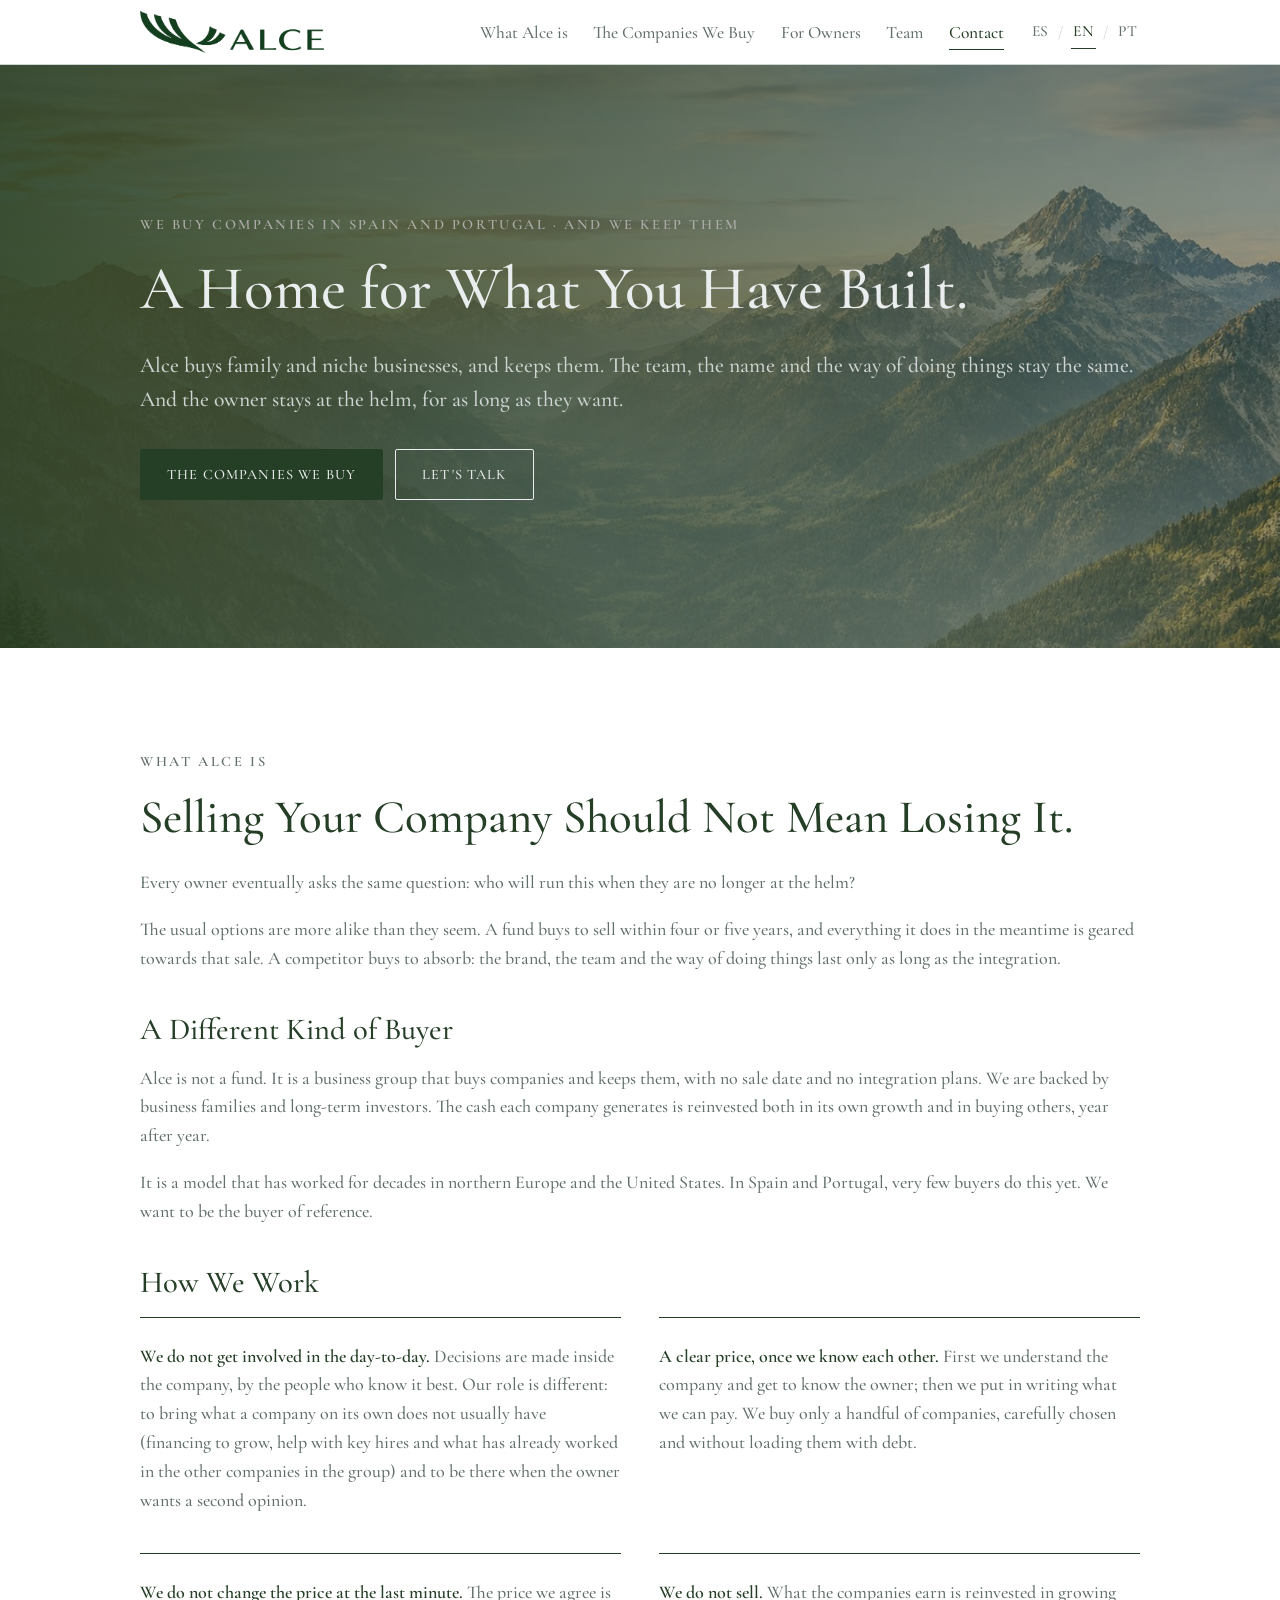
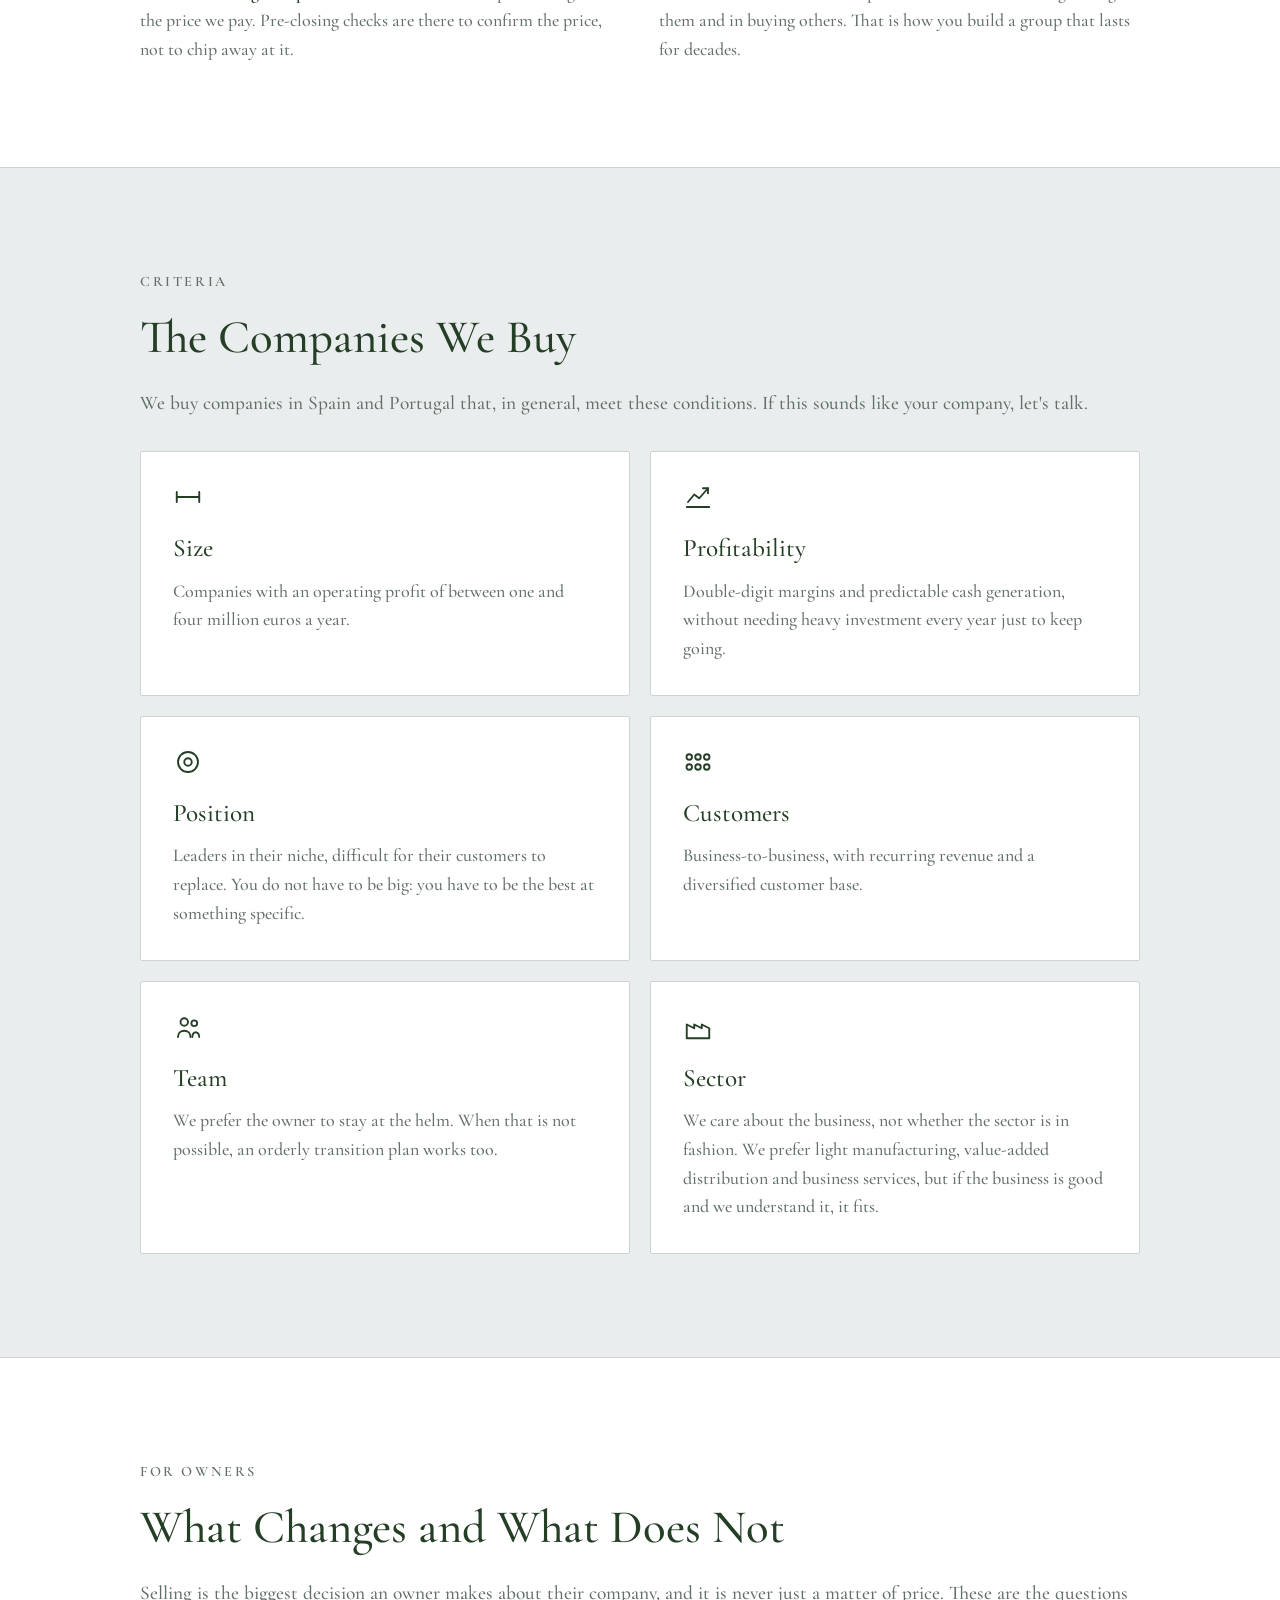
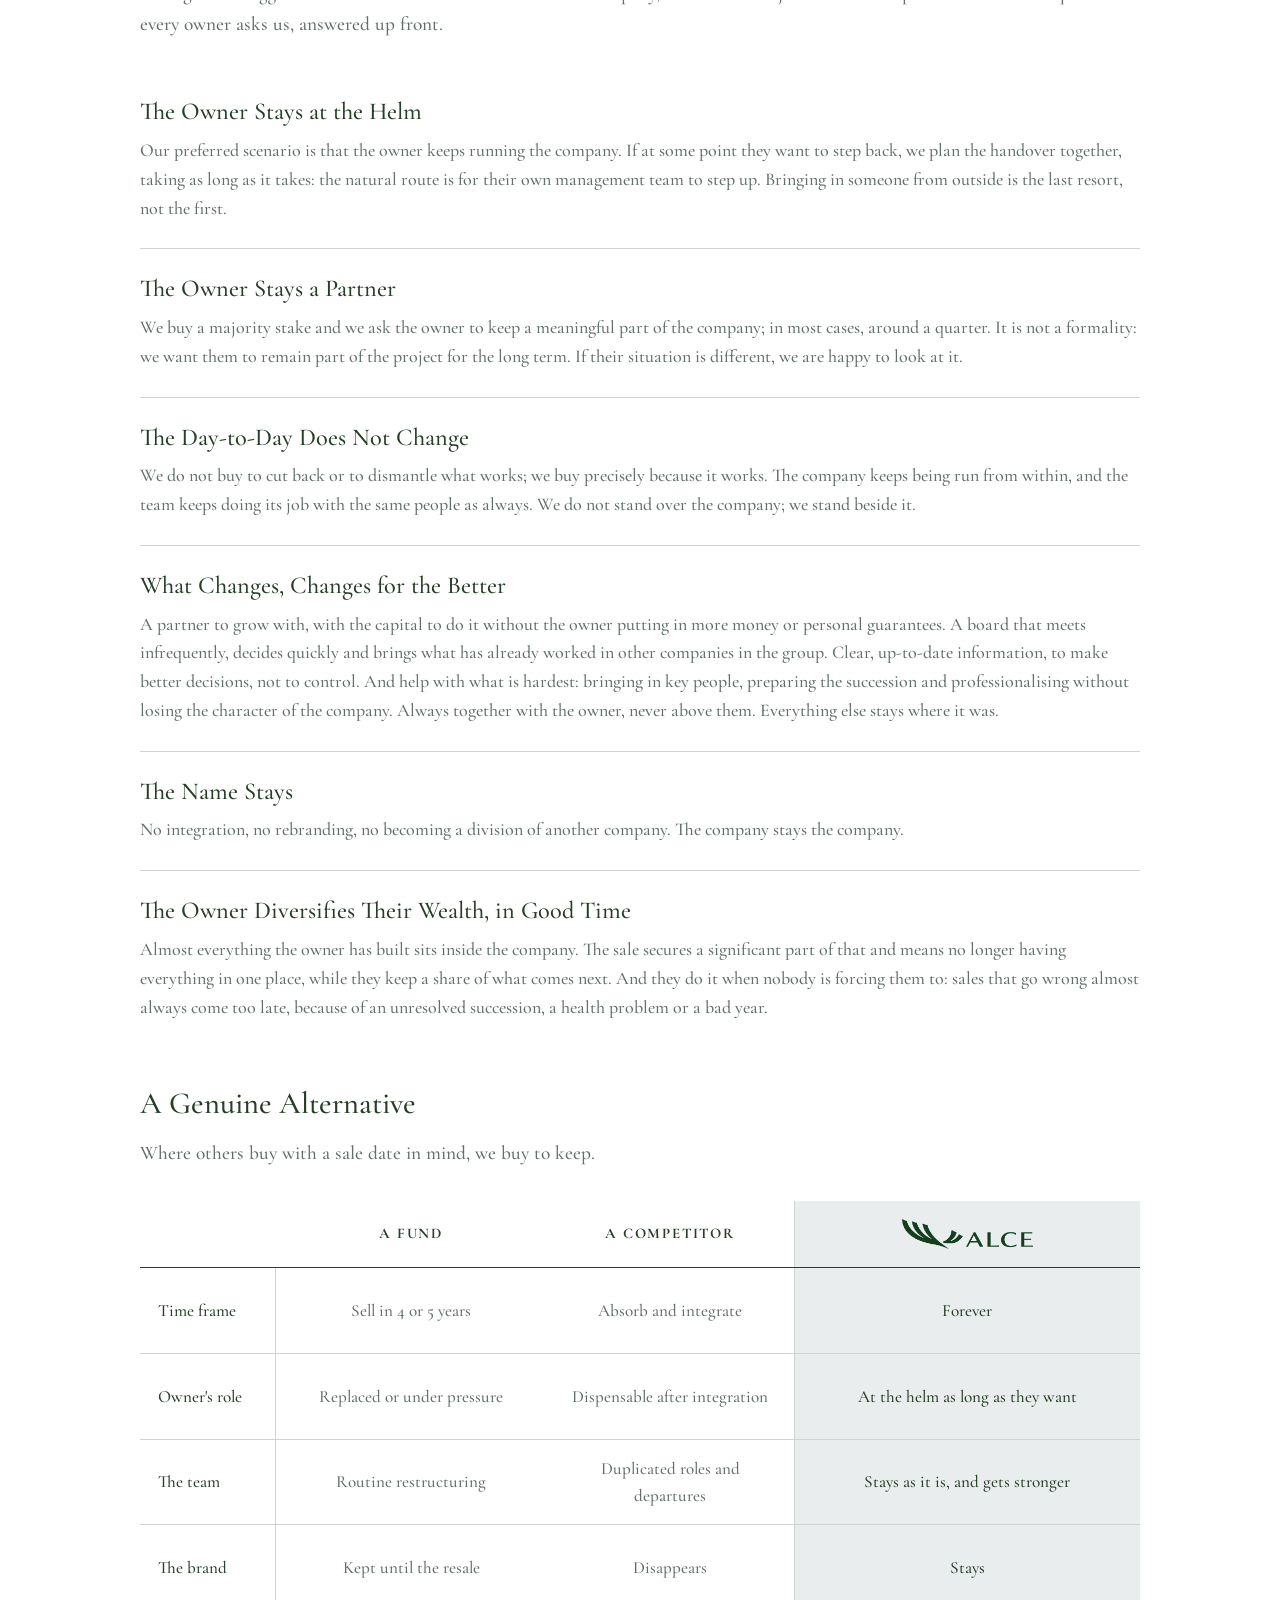
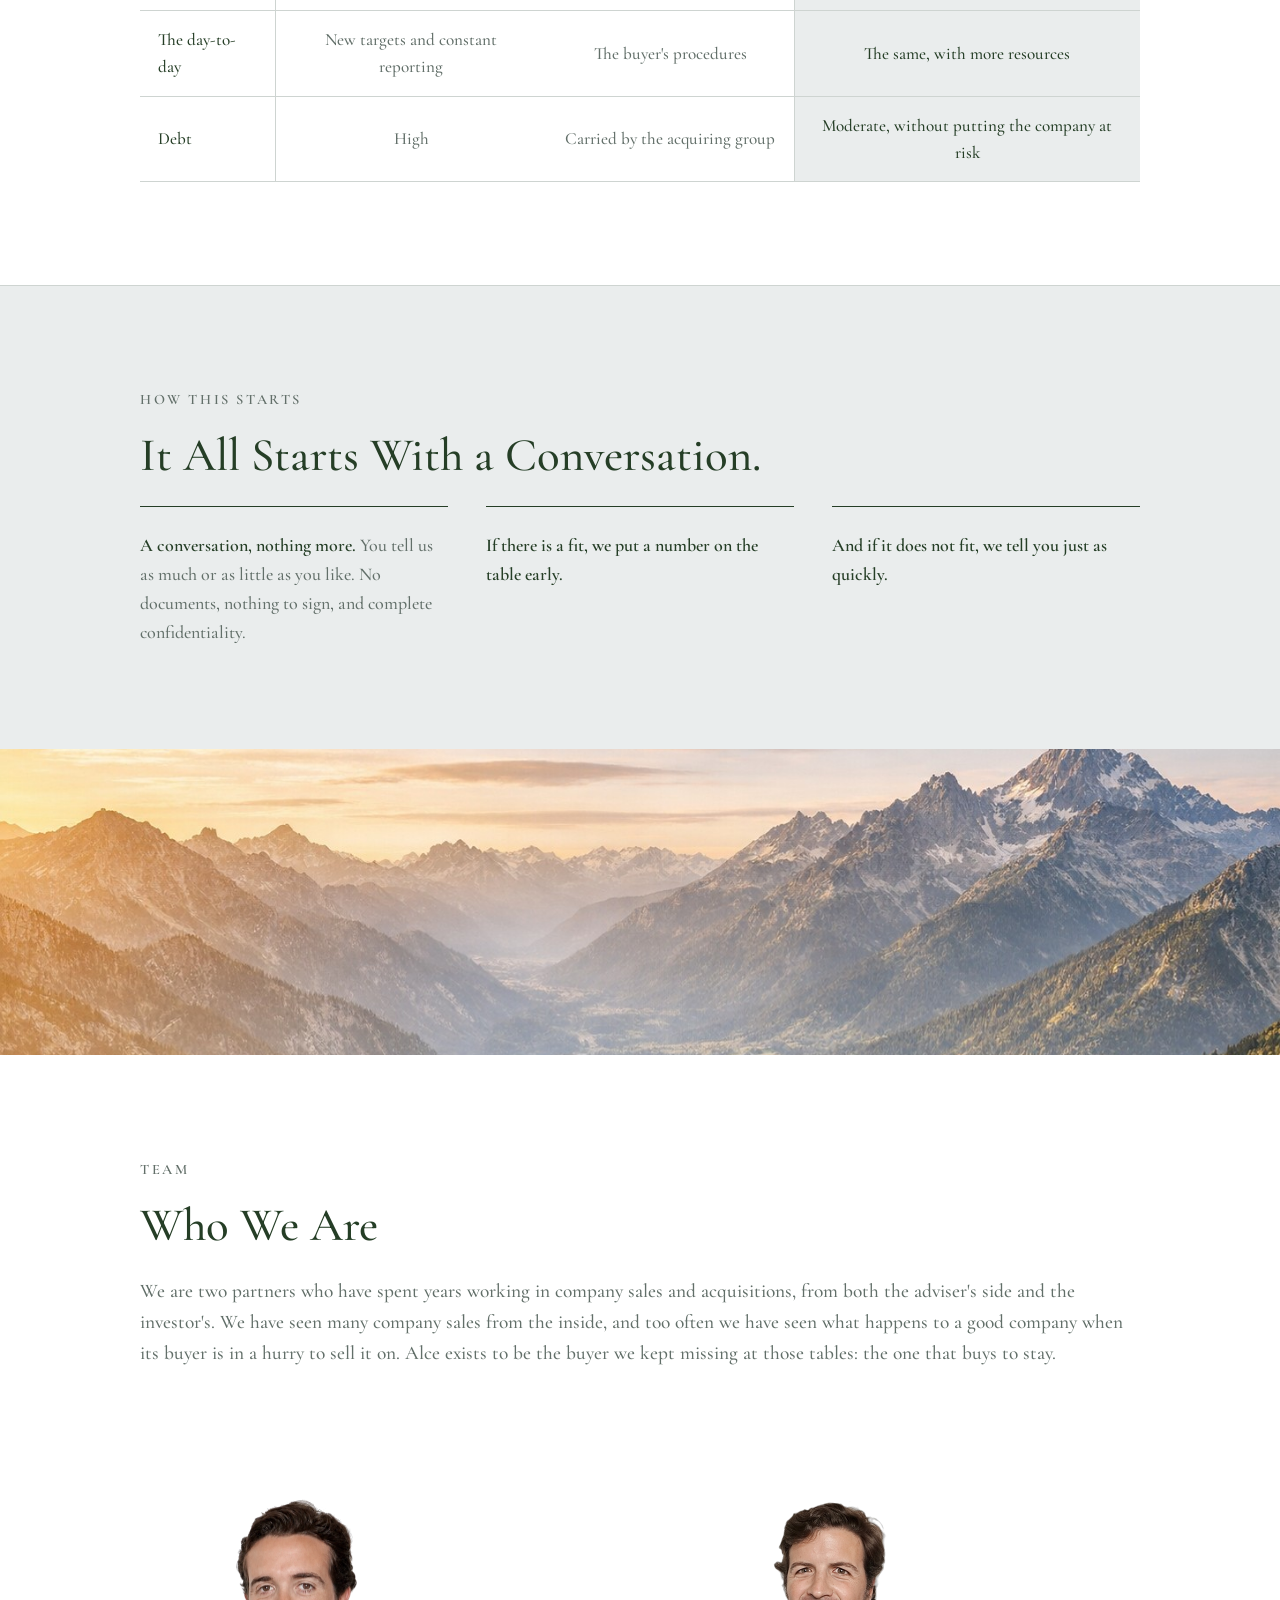
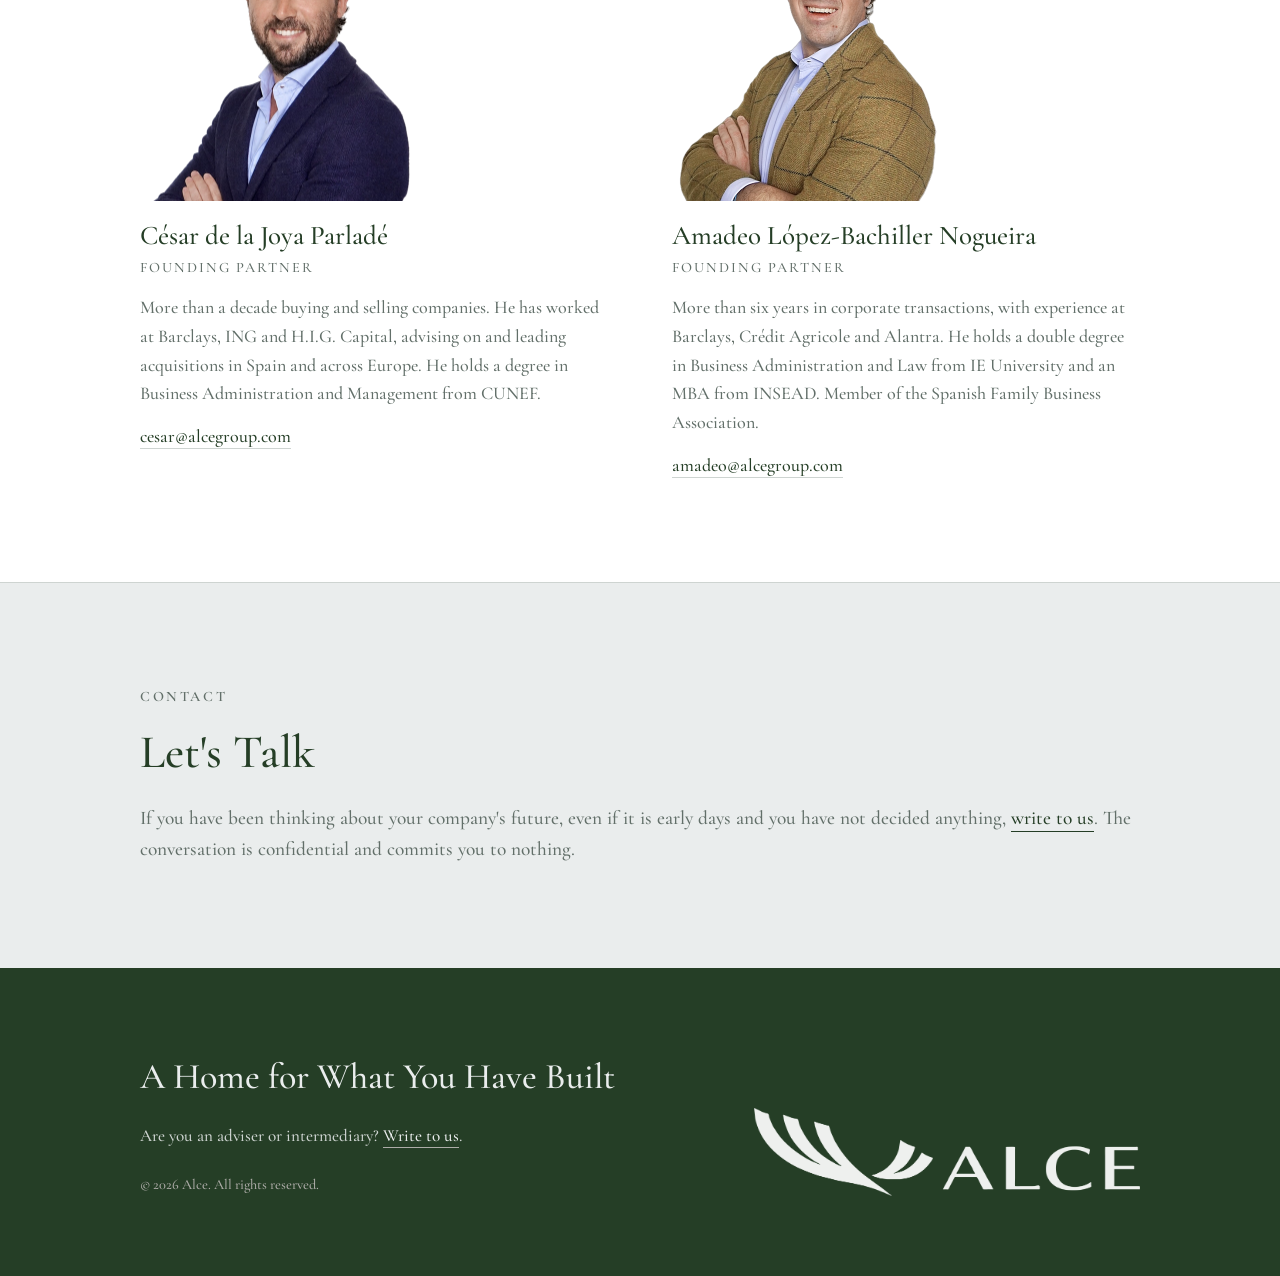
==== en/index.html @ 21e43da4 "Tabla comparativa: quitar fila del precio, deuda del fondo Alta y filas de igual altura Co-Authored-" ====
<!DOCTYPE html>
<!-- Versión inglesa. Traducida de la versión española (index.html). -->
<html lang="en">
<head>
<meta charset="utf-8">
<meta name="viewport" content="width=device-width, initial-scale=1">
<title>Alce · A Home for What You Have Built</title>
<meta name="description" content="Alce buys family and niche businesses in Spain and Portugal, and keeps them.">
<link rel="icon" type="image/png" sizes="32x32" href="../img/favicon-32.png">
<link rel="apple-touch-icon" sizes="180x180" href="../img/apple-touch-icon.png">
<meta property="og:title" content="Alce · A Home for What You Have Built">
<meta property="og:description" content="Alce buys family and niche businesses in Spain and Portugal, and keeps them.">
<meta property="og:image" content="https://alcegroup.com/img/og.jpg">
<meta property="og:url" content="https://alcegroup.com/en/">
<meta property="og:type" content="website">
<meta property="og:site_name" content="Alce">
<meta property="og:locale" content="en_GB">
<meta name="twitter:card" content="summary_large_image">
<link rel="preconnect" href="https://fonts.googleapis.com">
<link rel="preconnect" href="https://fonts.gstatic.com" crossorigin>
<link href="https://fonts.googleapis.com/css2?family=Cormorant+Garamond:wght@400;500;600;700&display=swap" rel="stylesheet">
<link rel="preload" as="image" href="../img/hero.jpg">
<link rel="stylesheet" href="../styles.css">
<link rel="canonical" href="https://alcegroup.com/en/">
<link rel="alternate" hreflang="es" href="https://alcegroup.com/">
<link rel="alternate" hreflang="en" href="https://alcegroup.com/en/">
<link rel="alternate" hreflang="pt" href="https://alcegroup.com/pt/">
<link rel="alternate" hreflang="x-default" href="https://alcegroup.com/">
<script>document.documentElement.classList.add('js');</script>
</head>
<body>

<a class="skip-link" href="#contenido">Skip to content</a>

<header class="site-header">
  <div class="wrap site-header__inner">
    <a class="logo" href="#portada" aria-label="Alce">
      <img class="logo__img" src="../img/logo.png" alt="Alce" onerror="this.replaceWith(document.createTextNode('Alce'))">
    </a>
    <nav id="site-nav" class="site-nav" aria-label="Main">
      <button class="nav-toggle" type="button" aria-expanded="false" aria-controls="nav-panel" aria-label="Menu">
        <span class="nav-toggle__bar" aria-hidden="true"></span>
      </button>
      <div class="nav-panel" id="nav-panel">
        <ul id="nav-list" class="nav-list">
          <li><a href="#que-es">What Alce is</a></li>
          <li><a href="#criterios">The Companies We Buy</a></li>
          <li><a href="#propietarios">For Owners</a></li>
          <li><a href="#equipo">Team</a></li>
          <li><a href="#contacto">Contact</a></li>
        </ul>
        <div class="lang-switch">
          <a href="../index.html" hreflang="es" lang="es">ES</a>
          <span aria-hidden="true">/</span>
          <a href="index.html" hreflang="en" lang="en" aria-current="true">EN</a>
          <span aria-hidden="true">/</span>
          <a href="../pt/index.html" hreflang="pt" lang="pt">PT</a>
        </div>
      </div>
    </nav>
  </div>
</header>

<main id="contenido">

  <!-- 1. HERO -->
  <section id="portada" class="hero section--ink">
    <div class="wrap reveal">
      <p class="eyebrow eyebrow--warm">We buy companies in Spain and Portugal · And we keep them</p>
      <h1 class="hero__title">A Home for What You Have Built.</h1>
      <p class="hero__sub measure">Alce buys family and niche businesses, and keeps them. The team, the name and the way of doing things stay the same. And the owner stays at the helm, for as long as they want.</p>
      <div class="cta-row">
        <a class="btn btn--solid" href="#criterios">The companies we buy</a>
        <a class="btn btn--ghost-light" href="#contacto">Let's talk</a>
      </div>
    </div>
  </section>

  <!-- 2. What Alce is -->
  <section id="que-es" class="section section--white">
    <div class="wrap reveal">
      <p class="eyebrow">What Alce is</p>
      <h2 class="section__title">Selling Your Company Should Not Mean Losing It.</h2>
      <div class="prose measure">
        <p>Every owner eventually asks the same question: who will run this when they are no longer at the helm?</p>
        <p>The usual options are more alike than they seem. A fund buys to sell within four or five years, and everything it does in the meantime is geared towards that sale. A competitor buys to absorb: the brand, the team and the way of doing things last only as long as the integration.</p>
        <h3 class="subhead">A Different Kind of Buyer</h3>
        <p>Alce is not a fund. It is a business group that buys companies and keeps them, with no sale date and no integration plans. We are backed by business families and long-term investors. The cash each company generates is reinvested both in its own growth and in buying others, year after year.</p>
        <p>It is a model that has worked for decades in northern Europe and the United States. In Spain and Portugal, very few buyers do this yet. We want to be the buyer of reference.</p>
      </div>

      <h3 class="subhead">How We Work</h3>
      <div class="commitments">
        <div class="commitment">
          <p><strong>We do not get involved in the day-to-day.</strong> Decisions are made inside the company, by the people who know it best. Our role is different: to bring what a company on its own does not usually have (financing to grow, help with key hires and what has already worked in the other companies in the group) and to be there when the owner wants a second opinion.</p>
        </div>
        <div class="commitment">
          <p><strong>A clear price, once we know each other.</strong> First we understand the company and get to know the owner; then we put in writing what we can pay. We buy only a handful of companies, carefully chosen and without loading them with debt.</p>
        </div>
        <div class="commitment">
          <p><strong>We do not change the price at the last minute.</strong> The price we agree is the price we pay. Pre-closing checks are there to confirm the price, not to chip away at it.</p>
        </div>
        <div class="commitment">
          <p><strong>We do not sell.</strong> What the companies earn is reinvested in growing them and in buying others. That is how you build a group that lasts for decades.</p>
        </div>
      </div>
    </div>
  </section>

  <!-- 3. THE COMPANIES WE BUY -->
  <section id="criterios" class="section section--cream">
    <div class="wrap reveal">
      <p class="eyebrow">Criteria</p>
      <h2 class="section__title">The Companies We Buy</h2>
      <p class="intro measure">We buy companies in Spain and Portugal that, in general, meet these conditions. If this sounds like your company, let's talk.</p>
      <ol class="criteria">
        <li class="criterion">
          <span class="criterion__icon" aria-hidden="true"><svg viewBox="0 0 24 24" fill="none" stroke="currentColor" stroke-width="1.5" stroke-linecap="round" stroke-linejoin="round"><path d="M3 12h18M3 8v8M21 8v8"/></svg></span>
          <p class="criterion__head"><span class="criterion__name">Size</span></p>
          <p class="criterion__text">Companies with an operating profit of between one and four million euros a year.</p>
        </li>
        <li class="criterion">
          <span class="criterion__icon" aria-hidden="true"><svg viewBox="0 0 24 24" fill="none" stroke="currentColor" stroke-width="1.5" stroke-linecap="round" stroke-linejoin="round"><path d="M3 20h18"/><path d="M4 16l5-6 4 3 7-8"/><path d="M16 5h4v4"/></svg></span>
          <p class="criterion__head"><span class="criterion__name">Profitability</span></p>
          <p class="criterion__text">Double-digit margins and predictable cash generation, without needing heavy investment every year just to keep going.</p>
        </li>
        <li class="criterion">
          <span class="criterion__icon" aria-hidden="true"><svg viewBox="0 0 24 24" fill="none" stroke="currentColor" stroke-width="1.5" stroke-linecap="round" stroke-linejoin="round"><circle cx="12" cy="12" r="8"/><circle cx="12" cy="12" r="3"/></svg></span>
          <p class="criterion__head"><span class="criterion__name">Position</span></p>
          <p class="criterion__text">Leaders in their niche, difficult for their customers to replace. You do not have to be big: you have to be the best at something specific.</p>
        </li>
        <li class="criterion">
          <span class="criterion__icon" aria-hidden="true"><svg viewBox="0 0 24 24" fill="none" stroke="currentColor" stroke-width="1.5"><circle cx="5" cy="8" r="2.2"/><circle cx="12" cy="8" r="2.2"/><circle cx="19" cy="8" r="2.2"/><circle cx="5" cy="16" r="2.2"/><circle cx="12" cy="16" r="2.2"/><circle cx="19" cy="16" r="2.2"/></svg></span>
          <p class="criterion__head"><span class="criterion__name">Customers</span></p>
          <p class="criterion__text">Business-to-business, with recurring revenue and a diversified customer base.</p>
        </li>
        <li class="criterion">
          <span class="criterion__icon" aria-hidden="true"><svg viewBox="0 0 24 24" fill="none" stroke="currentColor" stroke-width="1.5" stroke-linecap="round" stroke-linejoin="round"><circle cx="9" cy="8" r="3"/><path d="M4 20c0-3 2.2-5 5-5s5 2 5 5"/><circle cx="17" cy="9" r="2.3"/><path d="M15.4 20c.2-2.4 1.4-3.8 2.8-3.8 1.5 0 2.6 1.4 2.8 3.8"/></svg></span>
          <p class="criterion__head"><span class="criterion__name">Team</span></p>
          <p class="criterion__text">We prefer the owner to stay at the helm. When that is not possible, an orderly transition plan works too.</p>
        </li>
        <li class="criterion">
          <span class="criterion__icon" aria-hidden="true"><svg viewBox="0 0 24 24" fill="none" stroke="currentColor" stroke-width="1.5" stroke-linecap="round" stroke-linejoin="round"><path d="M3 21V10l6 3v-3l6 3v-3l6 3v8H3z"/></svg></span>
          <p class="criterion__head"><span class="criterion__name">Sector</span></p>
          <p class="criterion__text">We care about the business, not whether the sector is in fashion. We prefer light manufacturing, value-added distribution and business services, but if the business is good and we understand it, it fits.</p>
        </li>
      </ol>
    </div>
  </section>

  <!-- 4. FOR OWNERS -->
  <section id="propietarios" class="section section--white">
    <div class="wrap reveal">
      <p class="eyebrow">For owners</p>
      <h2 class="section__title">What Changes and What Does Not</h2>
      <p class="intro measure">Selling is the biggest decision an owner makes about their company, and it is never just a matter of price. These are the questions every owner asks us, answered up front.</p>

      <div class="owner-grid">
        <div class="owner-block">
          <h3 class="owner-block__title">The Owner Stays at the Helm</h3>
          <p>Our preferred scenario is that the owner keeps running the company. If at some point they want to step back, we plan the handover together, taking as long as it takes: the natural route is for their own management team to step up. Bringing in someone from outside is the last resort, not the first.</p>
        </div>
        <div class="owner-block">
          <h3 class="owner-block__title">The Owner Stays a Partner</h3>
          <p>We buy a majority stake and we ask the owner to keep a meaningful part of the company; in most cases, around a quarter. It is not a formality: we want them to remain part of the project for the long term. If their situation is different, we are happy to look at it.</p>
        </div>
        <div class="owner-block">
          <h3 class="owner-block__title">The Day-to-Day Does Not Change</h3>
          <p>We do not buy to cut back or to dismantle what works; we buy precisely because it works. The company keeps being run from within, and the team keeps doing its job with the same people as always. We do not stand over the company; we stand beside it.</p>
        </div>
        <div class="owner-block">
          <h3 class="owner-block__title">What Changes, Changes for the Better</h3>
          <p>A partner to grow with, with the capital to do it without the owner putting in more money or personal guarantees. A board that meets infrequently, decides quickly and brings what has already worked in other companies in the group. Clear, up-to-date information, to make better decisions, not to control. And help with what is hardest: bringing in key people, preparing the succession and professionalising without losing the character of the company. Always together with the owner, never above them. Everything else stays where it was.</p>
        </div>
        <div class="owner-block">
          <h3 class="owner-block__title">The Name Stays</h3>
          <p>No integration, no rebranding, no becoming a division of another company. The company stays the company.</p>
        </div>
        <div class="owner-block">
          <h3 class="owner-block__title">The Owner Diversifies Their Wealth, in Good Time</h3>
          <p>Almost everything the owner has built sits inside the company. The sale secures a significant part of that and means no longer having everything in one place, while they keep a share of what comes next. And they do it when nobody is forcing them to: sales that go wrong almost always come too late, because of an unresolved succession, a health problem or a bad year.</p>
        </div>
      </div>

      <h3 class="subhead" id="alt-distinta">A Genuine Alternative</h3>
      <p class="intro measure">Where others buy with a sale date in mind, we buy to keep.</p>

      <div class="cmp-scroll">
        <table class="cmp" aria-labelledby="alt-distinta">
          <thead>
            <tr>
              <th scope="col"></th>
              <th scope="col">A fund</th>
              <th scope="col">A competitor</th>
              <th scope="col" class="col-alce"><img class="cmp-logo" src="../img/logo.png" alt="Alce" onerror="this.replaceWith(document.createTextNode('Alce'))"></th>
            </tr>
          </thead>
          <tbody>
            <tr>
              <th scope="row">Time frame</th>
              <td data-label="A fund">Sell in 4 or 5 years</td>
              <td data-label="A competitor">Absorb and integrate</td>
              <td class="col-alce" data-label="Alce">Forever</td>
            </tr>
            <tr>
              <th scope="row">Owner's role</th>
              <td data-label="A fund">Replaced or under pressure</td>
              <td data-label="A competitor">Dispensable after integration</td>
              <td class="col-alce" data-label="Alce">At the helm as long as they want</td>
            </tr>
            <tr>
              <th scope="row">The team</th>
              <td data-label="A fund">Routine restructuring</td>
              <td data-label="A competitor">Duplicated roles and departures</td>
              <td class="col-alce" data-label="Alce">Stays as it is, and gets stronger</td>
            </tr>
            <tr>
              <th scope="row">The brand</th>
              <td data-label="A fund">Kept until the resale</td>
              <td data-label="A competitor">Disappears</td>
              <td class="col-alce" data-label="Alce">Stays</td>
            </tr>
            <tr>
              <th scope="row">The day-to-day</th>
              <td data-label="A fund">New targets and constant reporting</td>
              <td data-label="A competitor">The buyer's procedures</td>
              <td class="col-alce" data-label="Alce">The same, with more resources</td>
            </tr>
            <tr>
              <th scope="row">Debt</th>
              <td data-label="A fund">High</td>
              <td data-label="A competitor">Carried by the acquiring group</td>
              <td class="col-alce" data-label="Alce">Moderate, without putting the company at risk</td>
            </tr>
          </tbody>
        </table>
      </div>
    </div>
  </section>

  <!-- 5. HOW THIS STARTS: bloque independiente y fácil de eliminar -->
  <section id="empieza" class="section section--cream" aria-labelledby="empieza-title">
    <div class="wrap reveal">
      <p class="eyebrow" id="empieza-eyebrow">How this starts</p>
      <h2 class="section__title" id="empieza-title">It All Starts With a Conversation.</h2>
      <div class="steps">
        <div class="step">
          <p><strong>A conversation, nothing more.</strong> You tell us as much or as little as you like. No documents, nothing to sign, and complete confidentiality.</p>
        </div>
        <div class="step">
          <p><strong>If there is a fit, we put a number on the table early.</strong></p>
        </div>
        <div class="step">
          <p><strong>And if it does not fit, we tell you just as quickly.</strong></p>
        </div>
      </div>
    </div>
  </section>

  <!-- Banda de paisaje: reutiliza img/hero.jpg de momento (imagen limpia, sin velo). -->
  <div class="landscape" aria-hidden="true">
    <img class="landscape__img" src="../img/hero.jpg" alt="" loading="lazy">
  </div>

  <!-- 6. TEAM -->
  <section id="equipo" class="section section--white">
    <div class="wrap reveal">
      <p class="eyebrow">Team</p>
      <h2 class="section__title">Who We Are</h2>
      <p class="intro measure">We are two partners who have spent years working in company sales and acquisitions, from both the adviser's side and the investor's. We have seen many company sales from the inside, and too often we have seen what happens to a good company when its buyer is in a hurry to sell it on. Alce exists to be the buyer we kept missing at those tables: the one that buys to stay.</p>

      <div class="team">
        <article class="member">
          <div class="member__photo">
            <img id="img-cesar" src="../img/cesar.png" alt="César de la Joya Parladé" loading="lazy" onerror="this.remove()">
          </div>
          <h3 class="member__name">César de la Joya Parladé</h3>
          <p class="member__role">Founding partner</p>
          <p class="member__bio">More than a decade buying and selling companies. He has worked at Barclays, ING and H.I.G. Capital, advising on and leading acquisitions in Spain and across Europe. He holds a degree in Business Administration and Management from CUNEF.</p>
          <p class="member__contact"><a href="mailto:cesar@alcegroup.com">cesar@alcegroup.com</a></p>
        </article>
        <article class="member">
          <div class="member__photo">
            <img id="img-amadeo" src="../img/amadeo.png" alt="Amadeo López-Bachiller Nogueira" loading="lazy" onerror="this.remove()">
          </div>
          <h3 class="member__name">Amadeo López-Bachiller Nogueira</h3>
          <p class="member__role">Founding partner</p>
          <p class="member__bio">More than six years in corporate transactions, with experience at Barclays, Crédit Agricole and Alantra. He holds a double degree in Business Administration and Law from IE University and an MBA from INSEAD. Member of the Spanish Family Business Association.</p>
          <p class="member__contact"><a href="mailto:amadeo@alcegroup.com">amadeo@alcegroup.com</a></p>
        </article>
      </div>
    </div>
  </section>

  <!-- 7. CONTACT -->
  <section id="contacto" class="section section--cream">
    <div class="wrap reveal">
      <p class="eyebrow">Contact</p>
      <h2 class="section__title">Let's Talk</h2>
      <p class="contact__text measure">If you have been thinking about your company's future, even if it is early days and you have not decided anything, <a href="mailto:cesar@alcegroup.com,amadeo@alcegroup.com">write to us</a>. The conversation is confidential and commits you to nothing.</p>
    </div>
  </section>

</main>

<!-- 8. FOOTER -->
<footer class="site-footer section--ink">
  <div class="wrap footer__inner">
    <div class="footer__text">
      <p class="footer__tagline">A Home for What You Have Built</p>
      <p class="footer__secondary">Are you an adviser or intermediary? <a href="mailto:cesar@alcegroup.com,amadeo@alcegroup.com">Write to us</a>.</p>
      <p class="footer__copy">© 2026 Alce. All rights reserved.</p>
    </div>
    <img class="footer__logo" src="../img/logo-blanco.png" alt="" aria-hidden="true" onerror="this.remove()">
  </div>
</footer>

<script src="../main.js" defer></script>
</body>
</html>
---- styles.css ----
/* =========================================================
   Alce — hoja de estilos
   Sistema de diseño fijo: paleta, tipografía, geometría 2px.
   ========================================================= */

:root{
  /* Paleta (única, sin colores adicionales) */
  --ink:   #253E26;   /* verde: títulos y fondos oscuros */
  --slate: #626F69;   /* color del texto (cuerpo y secundario) */
  --warm:  #ADACA8;
  --pale:  #CED4D1;
  --cream: #EAEDED;   /* sombreado de secciones (antes crema #F4ECE6) */
  --white: #FFFFFF;

  /* Tipografía — una sola fuente para todo (Cormorant Garamond) */
  --font-display: "Cormorant Garamond", Georgia, "Times New Roman", serif;
  --font-text: "Cormorant Garamond", Georgia, "Times New Roman", serif;

  /* Geometría */
  --radius: 2px;
  --hair: 1px solid var(--pale);

  /* Ritmo */
  --header-h: 64px;
  --section-y: clamp(56px, 8vw, 104px);
  --wrap-max: 1080px;
  --wrap-pad: clamp(20px, 5vw, 40px);
}

/* ---------- Reset ligero ---------- */
*, *::before, *::after{ box-sizing: border-box; }
html{ -webkit-text-size-adjust: 100%; font-size: 112.5%; }  /* base 18px */
body{
  margin: 0;
  background: var(--white);
  color: var(--ink);
  font-family: var(--font-text);
  font-size: 1rem;
  font-weight: 500;
  line-height: 1.6;
  -webkit-font-smoothing: antialiased;
  text-rendering: optimizeLegibility;
}
img{ max-width: 100%; display: block; }
a{ color: inherit; }

/* Scroll suave solo si el usuario no ha pedido reducir movimiento */
@media (prefers-reduced-motion: no-preference){
  html{ scroll-behavior: smooth; }
}

/* ---------- Utilidades ---------- */
.wrap{
  width: 100%;
  max-width: var(--wrap-max);
  margin-inline: auto;
  padding-inline: var(--wrap-pad);
}
/* Los párrafos llenan el ancho disponible del contenedor (se adaptan a la ventana). */
.measure{ max-width: 100%; }

/* Anclas: compensa el header fijo al saltar por navegación */
:where(section, footer)[id]{ scroll-margin-top: calc(var(--header-h) + 12px); }

/* Foco visible y consistente en todo el sitio */
:where(a, button):focus-visible{
  outline: 2px solid var(--ink);
  outline-offset: 3px;
  border-radius: var(--radius);
}
.section--ink :where(a, button):focus-visible{ outline-color: var(--cream); }

/* Enlace de salto accesible */
.skip-link{
  position: absolute;
  left: 12px;
  top: -60px;
  z-index: 100;
  background: var(--ink);
  color: var(--cream);
  padding: 10px 16px;
  border-radius: var(--radius);
  text-decoration: none;
  font-size: .85rem;
  transition: top .15s ease;
}
.skip-link:focus{ top: 12px; }

/* ---------- Tipografía base ---------- */
h1, h2, h3, h4{
  font-family: var(--font-display);
  font-weight: 500;
  letter-spacing: 0;
  line-height: 1.14;
  margin: 0;
}
p{ margin: 0 0 1rem; color: var(--slate); }
p:last-child{ margin-bottom: 0; }

.eyebrow{
  font-family: var(--font-text);
  text-transform: uppercase;
  letter-spacing: 0.18em;
  font-size: 0.8rem;
  font-weight: 600;
  color: var(--slate);
  margin: 0 0 18px;
}
.eyebrow--warm{ color: var(--warm); }

.section__title{
  font-size: clamp(1.9rem, 1.25rem + 2.7vw, 2.6rem);
  margin-bottom: 24px;
}
.subhead{
  font-size: clamp(1.35rem, 1.1rem + 1.1vw, 1.7rem);
  margin: 40px 0 16px;
}
.intro{
  font-size: 1.075rem;
  color: var(--slate);
  margin-bottom: 32px;
}
.prose p{ color: var(--slate); }
.prose .subhead{ color: var(--ink); }

/* ---------- Header fijo ---------- */
.site-header{
  position: sticky;
  top: 0;
  z-index: 50;
  background: var(--white);
  border-bottom: var(--hair);
}
.site-header__inner{
  min-height: var(--header-h);
  display: flex;
  align-items: center;
  justify-content: space-between;
  gap: 16px;
}
/* Panel que agrupa navegación e idiomas: en línea en escritorio,
   desplegable en móvil (así los idiomas no compiten por sitio en la cabecera). */
.nav-panel{
  display: flex;
  align-items: center;
  gap: clamp(14px, 2vw, 28px);
}

/* Selector de idioma ES / EN */
.lang-switch{
  display: flex;
  align-items: center;
  gap: 7px;
  font-size: 0.86rem;
  letter-spacing: 0.06em;
}
.lang-switch a{
  color: var(--slate);
  text-decoration: none;
  padding: 4px 2px;
  border-bottom: 1px solid transparent;
  transition: color .15s ease, border-color .15s ease;
}
.lang-switch a:hover{ color: var(--ink); }
.lang-switch a[aria-current="true"]{ color: var(--ink); border-bottom-color: var(--ink); }
.lang-switch span{ color: var(--pale); }

.logo{
  display: inline-flex;
  align-items: center;
  flex-shrink: 0;          /* el flex no debe comprimir (deformaba el logo) */
  font-family: var(--font-display);
  font-size: 1.5rem;
  font-weight: 500;
  letter-spacing: 0.02em;
  text-decoration: none;
  color: var(--ink);
}
.logo__img{
  height: 42px;
  width: auto;
  display: block;
}
.site-nav{ display: flex; align-items: center; }
.nav-list{
  list-style: none;
  display: flex;
  flex-wrap: nowrap;      /* nunca en dos líneas: por debajo del breakpoint pasa a menú */
  white-space: nowrap;
  gap: clamp(14px, 2vw, 28px);
  margin: 0;
  padding: 0;
}
.nav-list a{
  text-decoration: none;
  color: var(--slate);
  font-size: 0.97rem;
  padding: 6px 0;
  border-bottom: 1px solid transparent;
  transition: color .15s ease, border-color .15s ease;
}
.nav-list a:hover{ color: var(--ink); }
.nav-list a[aria-current="true"]{
  color: var(--ink);
  border-bottom-color: var(--ink);
}

/* Botón de menú: oculto por defecto; solo aparece en móvil y con JS activo */
.nav-toggle{ display: none; }
.nav-toggle{
  width: 44px; height: 44px;
  padding: 0;
  background: none;
  border: var(--hair);
  border-radius: var(--radius);
  cursor: pointer;
  position: relative;
}
.nav-toggle__bar,
.nav-toggle__bar::before,
.nav-toggle__bar::after{
  content: "";
  position: absolute;
  left: 50%;
  width: 20px;
  height: 2px;
  background: var(--ink);
  transform: translateX(-50%);
  transition: transform .18s ease, opacity .18s ease;
}
.nav-toggle__bar{ top: 50%; margin-top: -1px; }
.nav-toggle__bar::before{ top: -6px; }
.nav-toggle__bar::after{ top: 6px; }
.nav-toggle[aria-expanded="true"] .nav-toggle__bar{ background: transparent; }
.nav-toggle[aria-expanded="true"] .nav-toggle__bar::before{ transform: translateX(-50%) translateY(6px) rotate(45deg); }
.nav-toggle[aria-expanded="true"] .nav-toggle__bar::after{ transform: translateX(-50%) translateY(-6px) rotate(-45deg); }

/* ---------- Secciones y ritmo de fondos ---------- */
.section{ padding-block: var(--section-y); }
.section--white{ background: var(--white); }
.section--cream{ background: var(--cream); }
.section--ink{ background: var(--ink); color: var(--cream); }

/* Línea divisoria fina entre secciones contiguas del flujo claro */
.section--white + .section--cream,
.section--cream + .section--white,
.section--white + .section--white,
.section--cream + .section--cream{ border-top: var(--hair); }

/* ---------- Hero ---------- */
.hero{
  padding-block: clamp(80px, 12vw, 148px);
  /* Foto de fondo (montaña) con velo verde a la izquierda para legibilidad del texto */
  background-color: var(--ink);
  background-image:
    linear-gradient(90deg,
      rgba(37, 62, 38, 0.90) 0%,
      rgba(37, 62, 38, 0.72) 42%,
      rgba(37, 62, 38, 0.44) 100%),
    url("img/hero.jpg");
  background-size: cover;
  background-position: center right;
  background-repeat: no-repeat;
}
.hero__title{
  font-size: clamp(2.1rem, 1.4rem + 3.4vw, 3.4rem);
  margin-bottom: 24px;
}
.hero__sub{
  font-size: clamp(1.05rem, 0.98rem + 0.4vw, 1.2rem);
  color: var(--pale);
  margin-bottom: 32px;
}
.cta-row{ display: flex; flex-wrap: wrap; gap: 12px; }

/* ---------- Botones ---------- */
.btn{
  display: inline-block;
  font-family: var(--font-text);
  font-size: 0.8rem;
  font-weight: 500;
  letter-spacing: 0.08em;
  text-transform: uppercase;
  text-decoration: none;
  padding: 13px 26px;
  border: 1px solid var(--ink);
  border-radius: var(--radius);
  transition: background-color .15s ease, color .15s ease, border-color .15s ease;
}
.btn--solid{ background: var(--ink); color: var(--cream); }
.btn--solid:hover{ background: #1B2E1C; }
.btn--ghost-light{ background: transparent; color: var(--cream); border-color: var(--cream); }
.btn--ghost-light:hover{ background: var(--cream); color: var(--ink); }

/* ---------- Placeholders de imagen ---------- */
.img-ph{
  background: var(--cream);
  border: var(--hair);
  border-radius: var(--radius);
}
.img-ph--cover{
  width: 100%;
  aspect-ratio: 21 / 9;
  border-inline: none;
  border-radius: 0;
}
.img-ph--portrait{
  aspect-ratio: 3 / 4;
  width: 100%;
  margin-bottom: 20px;
}

/* ---------- Criterios ---------- */
/* Cuadrícula de criterios: tarjetas blancas sobre fondo cream.
   2 columnas en escritorio, 1 en móvil. Sin sombras: borde fino y radio 2px. */
.criteria{
  list-style: none;
  margin: 0;
  padding: 0;
  display: grid;
  grid-template-columns: repeat(2, 1fr);
  gap: 20px;
}
.criterion{
  background: var(--white);
  border: var(--hair);
  border-radius: var(--radius);
  padding: 30px 32px 32px;
}
.criterion__icon{
  display: block;
  width: 30px;
  height: 30px;
  color: var(--ink);
  margin-bottom: 16px;
}
.criterion__icon svg{ width: 100%; height: 100%; display: block; }
.criterion__head{
  margin: 0 0 8px;
  font-family: var(--font-display);
  font-size: 1.4rem;
  font-weight: 500;
  color: var(--ink);
}
.criterion__num{ color: var(--slate); }
.criterion__sep{ color: var(--warm); }
.criterion__name{ color: var(--ink); }
.criterion__text{
  margin: 0;
  color: var(--slate);
}

/* ---------- Para propietarios ---------- */
.owner-grid{
  display: grid;
  grid-template-columns: 1fr;
  gap: 0;
  margin-bottom: 8px;
}
.owner-block{
  padding-block: 26px;
  border-top: var(--hair);
}
.owner-block:first-child{ border-top: none; }
.owner-block__title{
  font-size: 1.35rem;
  margin-bottom: 10px;
}
.owner-block p{ color: var(--slate); }

/* ---------- Tabla comparativa ---------- */
.cmp-scroll{
  overflow-x: auto;
  margin-top: 24px;
  -webkit-overflow-scrolling: touch;
}
.cmp{
  border-collapse: collapse;
  width: 100%;
  min-width: 640px;
  font-size: 0.95rem;
}
.cmp th,
.cmp td{
  text-align: center;                 /* todo centrado... */
  padding: 15px 18px;
  vertical-align: middle;             /* una sola línea: centrada en altura */
  border-bottom: var(--hair);
}
/* Todas las filas con la misma altura (dos líneas de texto). Si alguna fila
   necesita más, main.js iguala las demás a la más alta. */
.cmp tbody tr{ height: calc(3.2em + 31px); }
.cmp th[scope="row"]{ text-align: left; }   /* ...salvo la columna de la izquierda */
.cmp thead th{
  font-family: var(--font-text);
  font-size: 0.82rem;
  text-transform: uppercase;
  letter-spacing: 0.12em;
  font-weight: 700;
  color: var(--ink);
  border-bottom: 1px solid var(--ink);
  background: var(--white);
  text-align: center;
  padding-block: 18px;
}
.cmp thead th:first-child{ text-align: left; }
.cmp tbody th[scope="row"]{
  font-weight: 500;
  color: var(--ink);
  background: var(--white);
}
.cmp td{ color: var(--slate); }

/* Columna Alce destacada: fondo cream, texto ink */
.cmp .col-alce{
  background: var(--cream);
  color: var(--ink);
  font-weight: 500;
  border-left: var(--hair);
}
.cmp thead th.col-alce{ color: var(--ink); }
/* Logo en la cabecera de la columna Alce (en vez del texto), centrado */
.cmp-logo{ height: 30px; width: auto; display: block; margin-inline: auto; }

/* En móvil: fija la primera columna (etiquetas) y la columna Alce; se scrollean las del medio */
.cmp th[scope="row"]{
  position: sticky;
  left: 0;
  z-index: 2;
  border-right: var(--hair);
}
.cmp .col-alce{
  position: sticky;
  right: 0;
  z-index: 2;
}
.cmp thead th:first-child{ position: sticky; left: 0; z-index: 3; background: var(--white); }
.cmp thead th.col-alce{ position: sticky; right: 0; z-index: 3; }

/* ---------- Cómo empieza esto ---------- */
.steps{
  display: grid;
  grid-template-columns: repeat(3, 1fr);
  gap: clamp(20px, 3vw, 40px);
}
.step{
  padding-top: 24px;
  border-top: 1px solid var(--ink);
}
.step p{ color: var(--slate); margin: 0; }
.step strong{ color: var(--ink); font-weight: 600; }

/* ---------- Cómo trabajamos (4 compromisos, 2×2) ---------- */
.commitments{
  display: grid;
  grid-template-columns: repeat(2, 1fr);
  gap: clamp(20px, 3vw, 40px);
  margin-top: 8px;
}
.commitment{
  padding-top: 24px;
  border-top: 1px solid var(--ink);
}
.commitment p{ color: var(--slate); margin: 0; }
.commitment strong{ color: var(--ink); font-weight: 600; }

/* ---------- Equipo ---------- */
.team{
  display: grid;
  grid-template-columns: repeat(2, 1fr);
  gap: clamp(32px, 5vw, 72px);
}
.member__photo{
  aspect-ratio: 3 / 4;
  width: 100%;
  max-width: 300px;
  margin-bottom: 20px;
  overflow: hidden;
}
.member__photo img{
  width: 100%;
  height: 100%;
  object-fit: cover;
  object-position: center top;
  display: block;
}
.member__name{
  font-size: 1.5rem;
  margin-bottom: 4px;
}
.member__role{
  font-size: 0.8rem;
  text-transform: uppercase;
  letter-spacing: 0.14em;
  color: var(--slate);
  margin-bottom: 14px;
}
.member__bio{ color: var(--slate); margin-bottom: 14px; }
.member__contact{ margin: 0; }
.member__contact a{
  color: var(--ink);
  text-decoration: none;
  border-bottom: 1px solid var(--pale);
  padding-bottom: 1px;
  transition: border-color .15s ease;
}
.member__contact a:hover{ border-bottom-color: var(--ink); }

/* ---------- Contacto ---------- */
.contact__text{
  font-size: 1.075rem;
  color: var(--slate);
  margin-bottom: 20px;
}
.contact__text a{
  color: var(--ink);
  text-decoration: none;
  border-bottom: 1px solid var(--ink);
  padding-bottom: 1px;
}
.contact__loc{
  font-family: var(--font-display);
  font-size: 1.25rem;
  color: var(--ink);
  margin: 0;
}

/* ---------- Banda de paisaje final ---------- */
.landscape{ display: block; line-height: 0; }
.landscape__img{
  width: 100%;
  height: clamp(220px, 34vh, 440px);
  object-fit: cover;
  object-position: center;
  display: block;
}

/* ---------- Pie ---------- */
.site-footer{ padding-block: clamp(48px, 7vw, 80px); }
.footer__inner{
  display: flex;
  justify-content: space-between;
  align-items: flex-end;
  gap: 24px 40px;
  flex-wrap: wrap;
}
.footer__logo{
  height: 88px;
  width: auto;
  margin-left: auto;
  opacity: 0.92;
  flex-shrink: 0;
}
.footer__tagline{
  font-family: var(--font-display);
  font-size: clamp(1.4rem, 1.1rem + 1.4vw, 2rem);
  color: var(--cream);
  margin-bottom: 16px;
}
.footer__secondary{
  color: var(--pale);
  font-size: 0.95rem;
  margin-bottom: 24px;
}
.footer__secondary a{
  color: var(--cream);
  text-decoration: none;
  border-bottom: 1px solid var(--warm);
  padding-bottom: 1px;
}
.footer__secondary a:hover{ border-bottom-color: var(--cream); }
.footer__copy{
  color: var(--warm);
  font-size: 0.8rem;
  margin: 0;
}

/* =========================================================
   Fade-in al entrar en viewport (solo con JS activo).
   Sin JS, todo se ve normal. Se anula con reduce-motion.
   ========================================================= */
.js .reveal{
  opacity: 0;
  transform: translateY(10px);
  transition: opacity .6s ease, transform .6s ease;
  will-change: opacity, transform;
}
.js .reveal.is-visible{
  opacity: 1;
  transform: none;
}
@media (prefers-reduced-motion: reduce){
  .js .reveal{ opacity: 1; transform: none; transition: none; }
}

/* =========================================================
   Responsive
   ========================================================= */

/* Tablet: equipo, pasos, compromisos y criterios a una columna cuando aprieta */
@media (max-width: 860px){
  .team{ grid-template-columns: 1fr; max-width: 420px; }
  .steps{ grid-template-columns: 1fr; }
  .step{ padding-top: 20px; }
  .commitments{ grid-template-columns: 1fr; }
  .criteria{ grid-template-columns: 1fr; gap: 14px; }
  .criterion{ padding: 24px 24px 26px; }
}

/* Menú móvil: navegación e idiomas se colapsan tras el botón (requiere JS).
   Corte a 1020px: por debajo, logo + navegación + idiomas no caben en una línea. */
@media (max-width: 1020px){
  .js .nav-toggle{ display: inline-flex; align-items: center; justify-content: center; }
  .js .nav-panel{
    position: absolute;
    top: var(--header-h);
    left: 0;
    right: 0;
    flex-direction: column;
    align-items: stretch;
    gap: 0;
    background: var(--white);
    border-bottom: var(--hair);
    padding: 8px var(--wrap-pad) 14px;
    display: none;
  }
  .js .site-nav.is-open .nav-panel{ display: flex; }
  .js .nav-list{ flex-direction: column; gap: 0; width: 100%; }
  .js .nav-list li{ width: 100%; }
  .js .nav-list a{
    display: block;
    padding: 12px 0;
    font-size: 1rem;
    border-bottom: var(--hair);
  }
  .js .nav-list li:last-child a{ border-bottom: none; }
  .js .nav-list a[aria-current="true"]{ border-bottom-color: var(--pale); }
  /* Idiomas: dentro del desplegable, separados por un filete */
  .js .nav-panel .lang-switch{
    justify-content: flex-start;
    gap: 14px;
    padding-top: 14px;
    margin-top: 6px;
    border-top: var(--hair);
    font-size: 1rem;
  }
  .site-header{ position: sticky; }
  .site-nav{ position: static; }
  /* Logo más contenido cuando la cabecera es compacta */
  .logo__img{ height: 32px; }
}

/* En móvil el texto ocupa todo el ancho: velo más uniforme y oscuro sobre la foto */
@media (max-width: 760px){
  .hero{
    background-image:
      linear-gradient(180deg,
        rgba(37, 62, 38, 0.86) 0%,
        rgba(37, 62, 38, 0.74) 100%),
      url("img/hero.jpg");
    background-position: center;
  }
}

/* ---------- Móvil: la tabla comparativa deja de ser tabla ----------
   Sin cajas: filetes y tipografía, como el resto de la web. Por bloque, la
   respuesta de Alce va primero y grande (se reordena con flex, el HTML no cambia)
   y debajo, en secundario, lo que hacen las alternativas. */
@media (max-width: 760px){
  .cmp-scroll{ overflow: visible; margin-top: 10px; }
  .cmp{ min-width: 0; width: 100%; }
  .cmp, .cmp thead, .cmp tbody, .cmp th, .cmp td{ display: block; }
  .cmp thead{ display: none; }

  .cmp tbody tr{
    height: auto !important;          /* anula la altura fija de escritorio */
    display: flex;
    flex-direction: column;
    background: transparent;
    border: none;
    border-top: var(--hair);
    margin: 0;
    padding: 26px 0 10px;
  }
  .cmp tbody tr:first-child{ border-top: 1px solid var(--ink); }

  /* La dimensión pasa a rótulo pequeño, como los eyebrows del resto del sitio */
  .cmp tbody th[scope="row"]{
    order: -2;
    position: static;
    text-align: left;
    background: transparent;
    border: none;
    padding: 0 0 14px;
    font-size: 0.8rem;
    font-weight: 600;
    letter-spacing: 0.16em;
    text-transform: uppercase;
    color: var(--slate);
  }

  /* Las alternativas: barra clara, cuerpo menor */
  .cmp tbody td{
    position: static;
    text-align: left;
    background: transparent;
    border: none;
    border-left: 2px solid var(--pale);
    padding: 0 0 0 16px;
    margin-bottom: 15px;
    color: var(--slate);
    font-size: 0.95rem;
    line-height: 1.5;
  }
  .cmp tbody td::before{
    content: attr(data-label);
    display: block;
    font-size: 0.74rem;
    font-weight: 600;
    letter-spacing: 0.14em;
    text-transform: uppercase;
    color: var(--slate);
    margin-bottom: 4px;
  }

  /* Alce, protagonista: primero, barra oscura y cuerpo grande */
  .cmp tbody td.col-alce{
    order: -1;
    border-left: 2px solid var(--ink);
    margin-bottom: 22px;
    padding: 13px 16px 15px;
    color: var(--ink);
    font-size: 1.2rem;
    font-weight: 600;
    line-height: 1.3;
  }
  /* En vez del rótulo "ALCE", el logo. La ruta es relativa a styles.css,
     así que vale igual para la raíz, /en/ y /pt/. */
  .cmp tbody td.col-alce::before{
    content: "";
    display: block;
    width: 64px;
    height: 15px;
    background: url("img/logo.png") left center / contain no-repeat;
    margin-bottom: 9px;
  }
}

/* ---------- Móvil: pie ---------- */
@media (max-width: 860px){
  .footer__inner{ flex-direction: column; align-items: flex-start; gap: 22px; }
  .footer__logo{
    height: 52px;
    margin-left: 0;
    order: -1;            /* la marca abre el pie; el copyright lo cierra */
  }
  .footer__tagline{ margin-bottom: 14px; }
}

/* ---------- Móvil: ritmo vertical más ceñido ----------
   El aire que funciona en escritorio hace la página muy larga en un teléfono. */
@media (max-width: 600px){
  :root{ --section-y: 44px; }
  .hero{ padding-block: 64px; }
  .subhead{ margin: 32px 0 14px; }
  .section__title{ margin-bottom: 18px; }
  .intro{ margin-bottom: 24px; }
  .criterion{ padding: 22px 22px 24px; }
  .owner-block{ padding-block: 22px; }
  .site-footer{ padding-block: 44px; }
}

/* Móvil pequeño: los botones se ajustan a su texto, sin ocupar todo el ancho */
@media (max-width: 400px){
  .cta-row .btn{ max-width: 100%; }
}
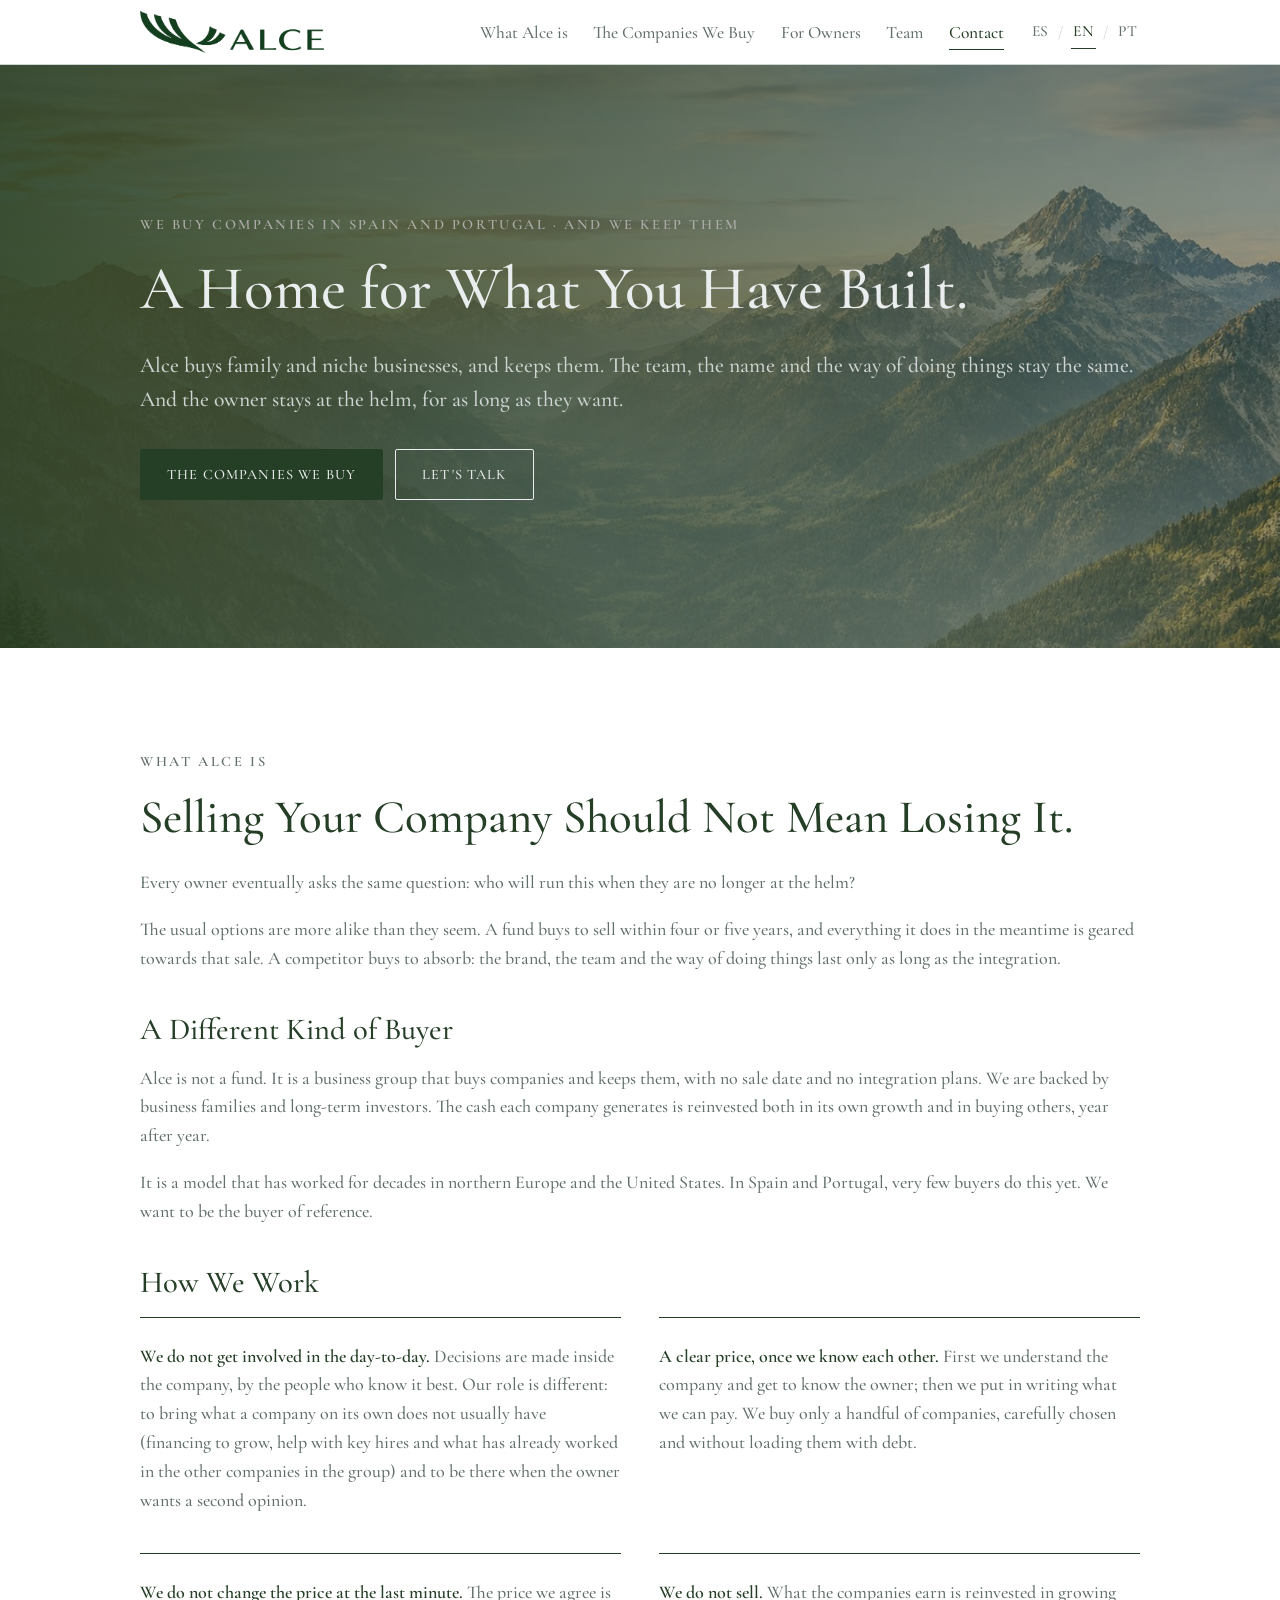
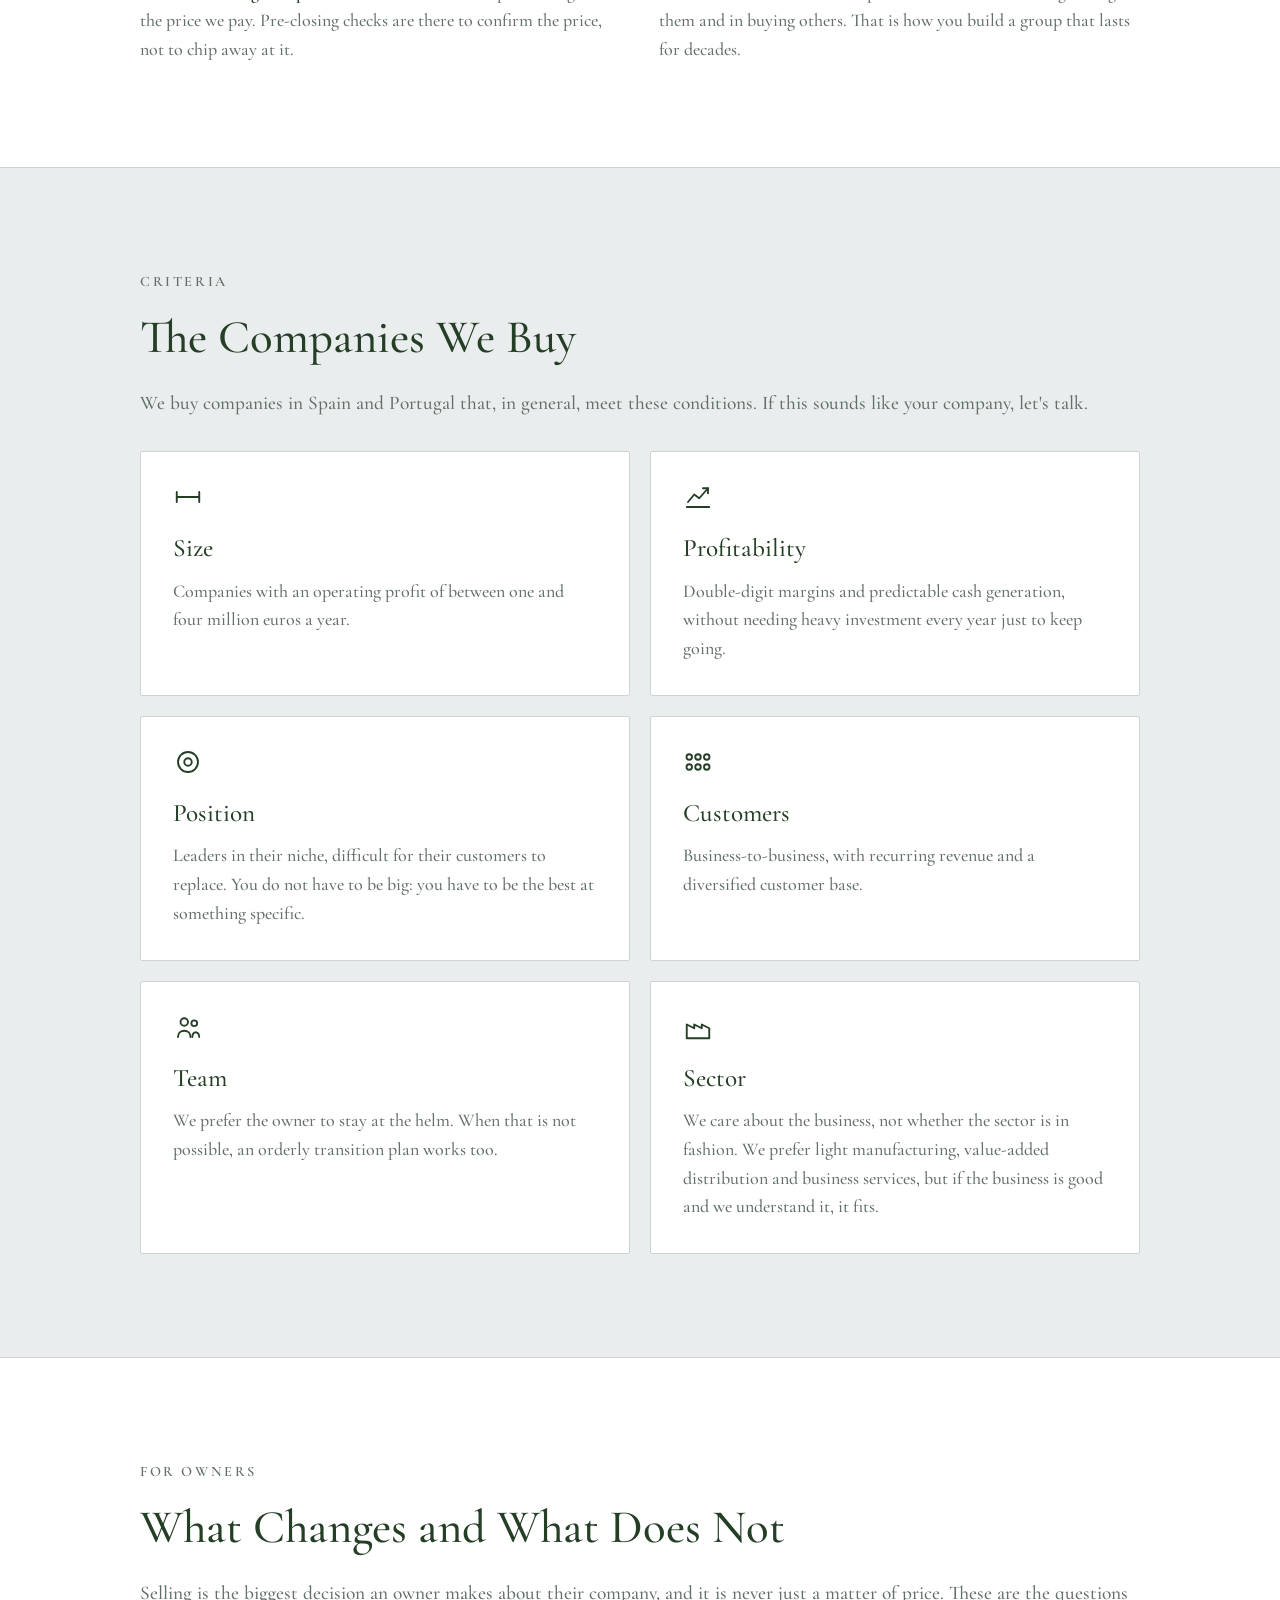
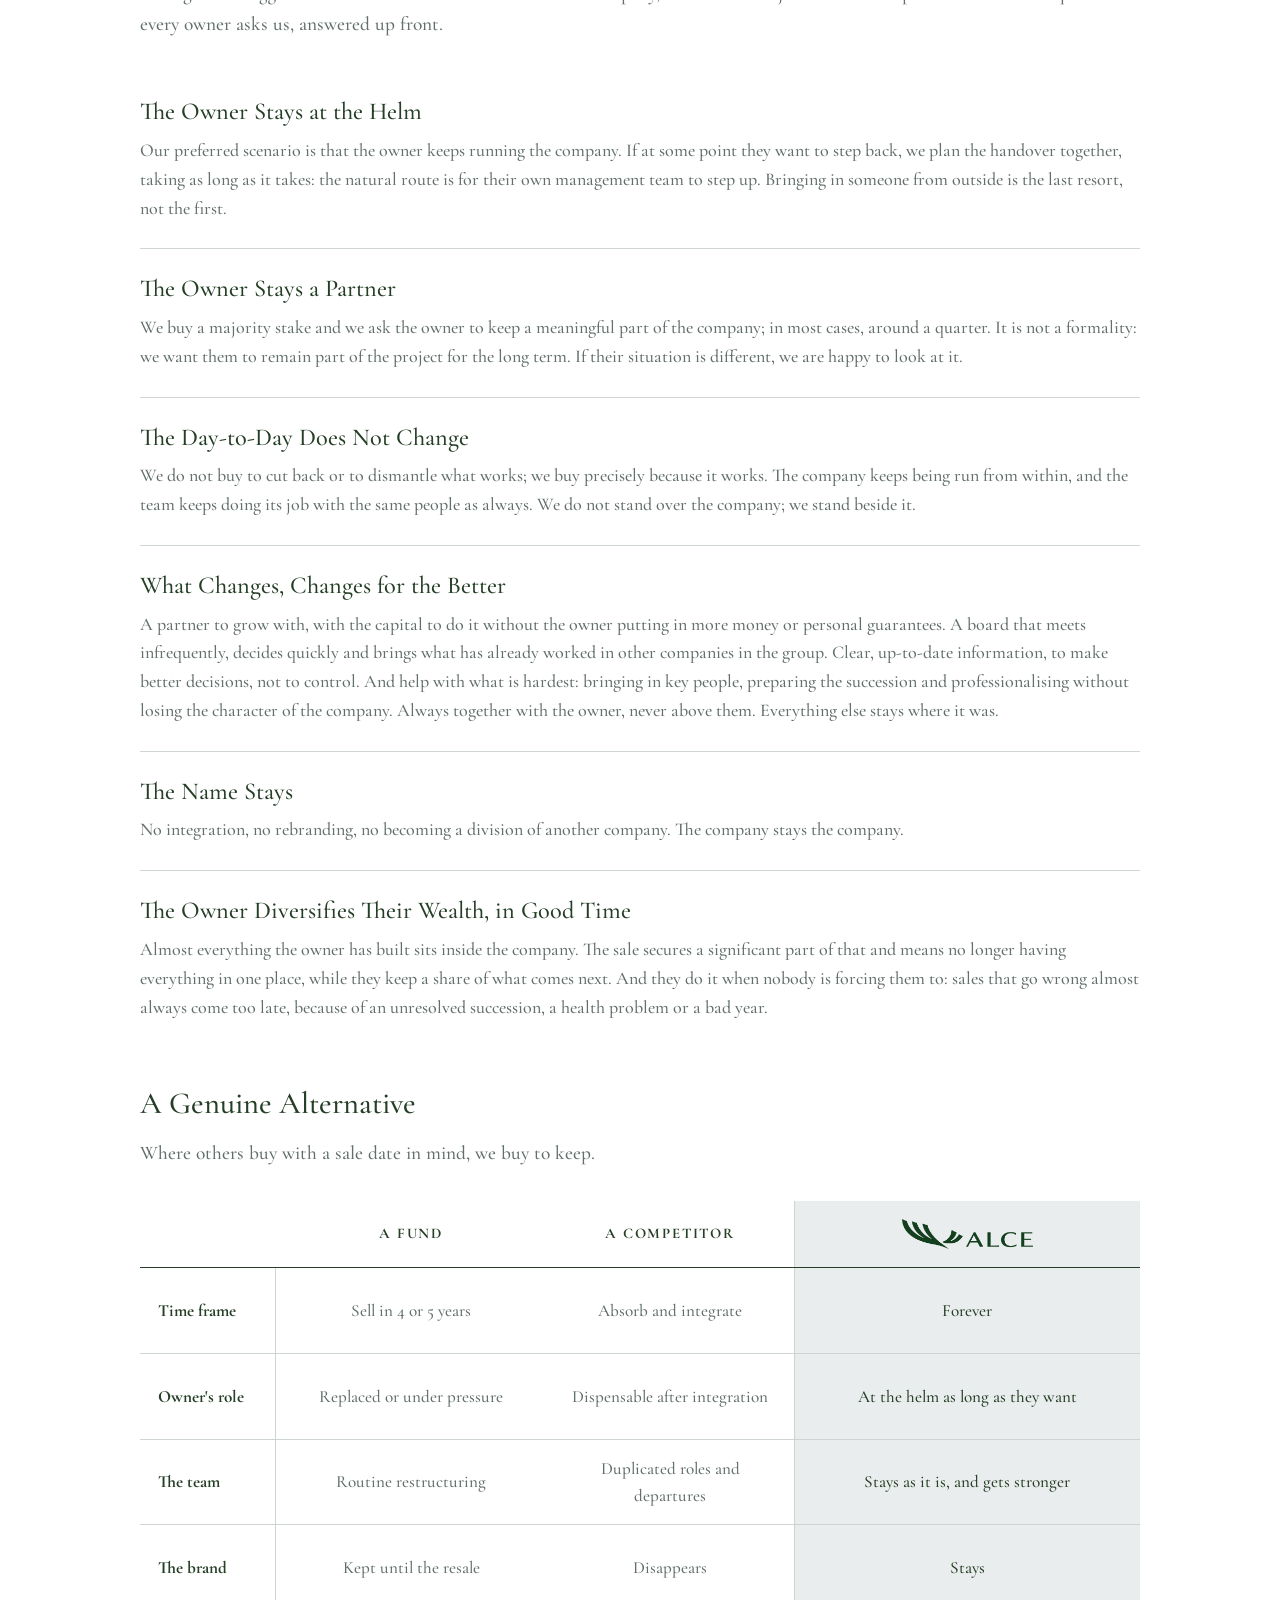
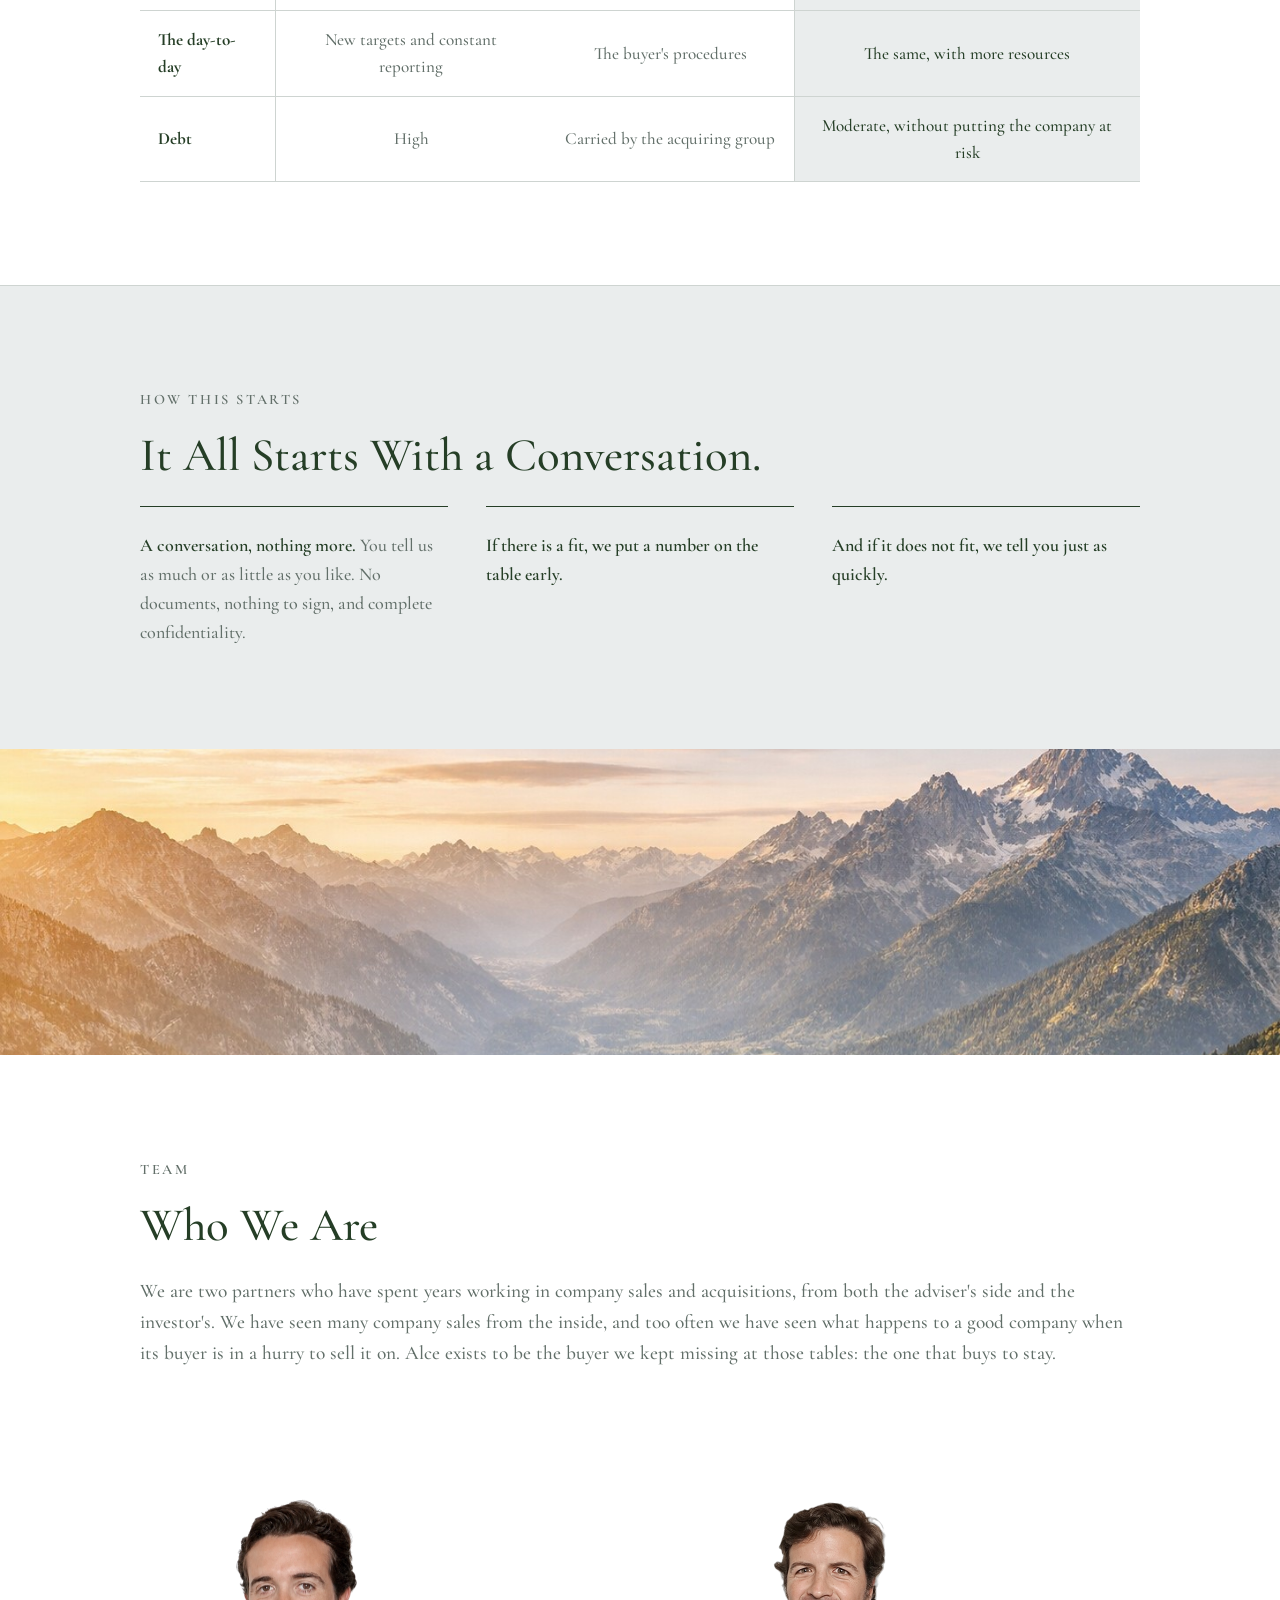
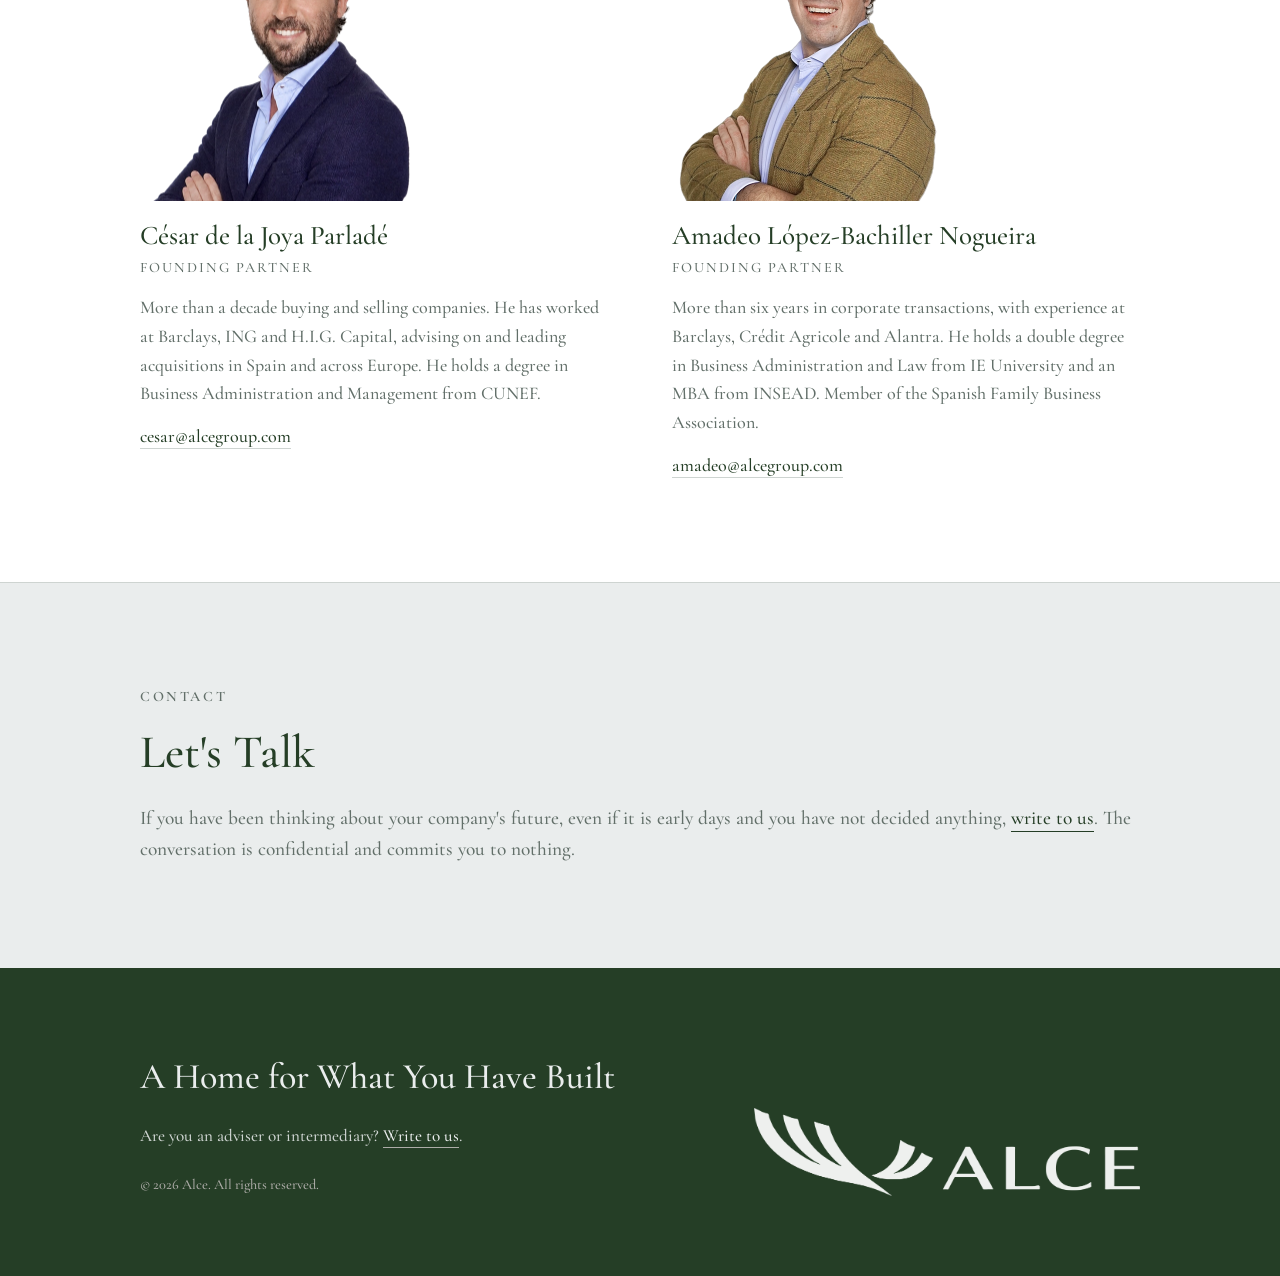
==== commit 4e9e4b79: "Tabla: primera columna en negrita y versión en CSS/JS para evitar caché Co-Authored-By: Claude Opus " ====
--- a/en/index.html
+++ b/en/index.html
@@ -20,7 +20,7 @@
 <link rel="preconnect" href="https://fonts.gstatic.com" crossorigin>
 <link href="https://fonts.googleapis.com/css2?family=Cormorant+Garamond:wght@400;500;600;700&display=swap" rel="stylesheet">
 <link rel="preload" as="image" href="../img/hero.jpg">
-<link rel="stylesheet" href="../styles.css">
+<link rel="stylesheet" href="../styles.css?v=20260914b">
 <link rel="canonical" href="https://alcegroup.com/en/">
 <link rel="alternate" hreflang="es" href="https://alcegroup.com/">
 <link rel="alternate" hreflang="en" href="https://alcegroup.com/en/">
@@ -315,6 +315,6 @@
   </div>
 </footer>
 
-<script src="../main.js" defer></script>
+<script src="../main.js?v=20260914b" defer></script>
 </body>
 </html>
--- a/styles.css
+++ b/styles.css
@@ -406,7 +406,7 @@
 }
 .cmp thead th:first-child{ text-align: left; }
 .cmp tbody th[scope="row"]{
-  font-weight: 500;
+  font-weight: 700;
   color: var(--ink);
   background: var(--white);
 }
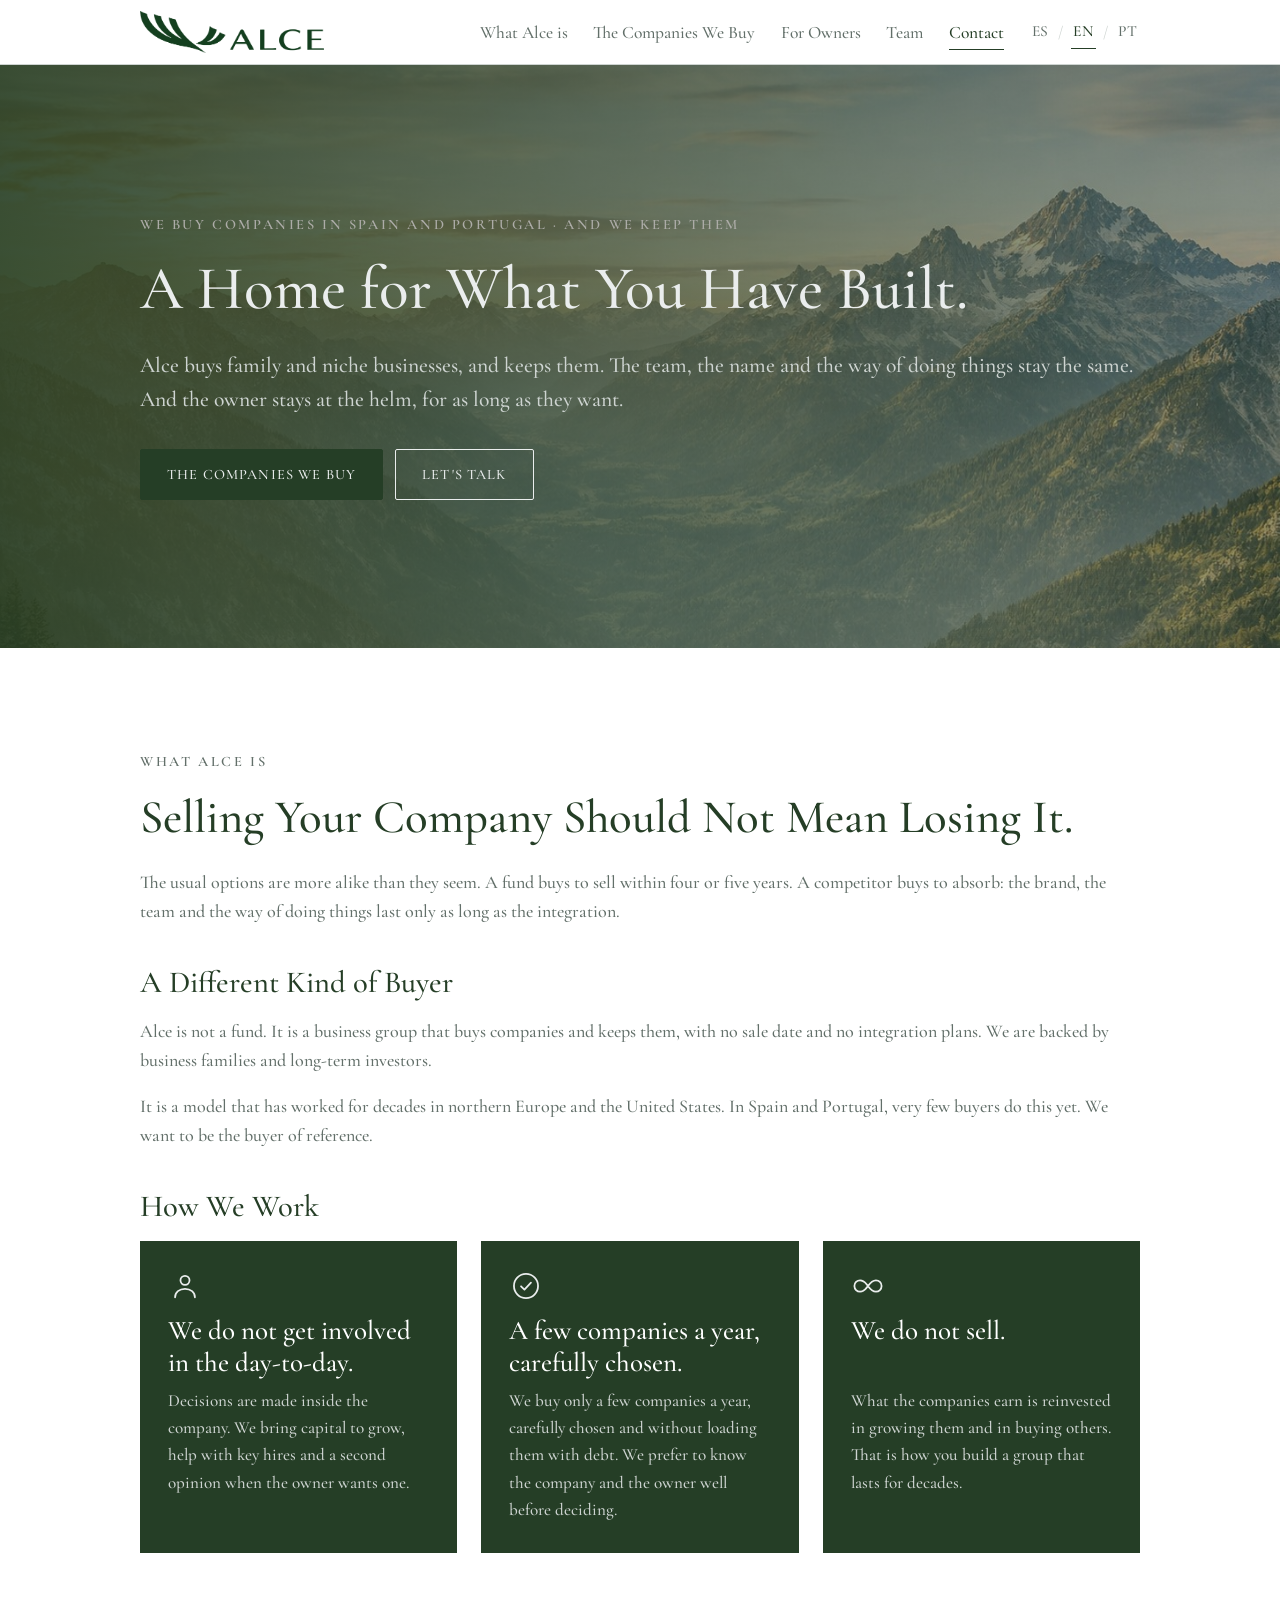
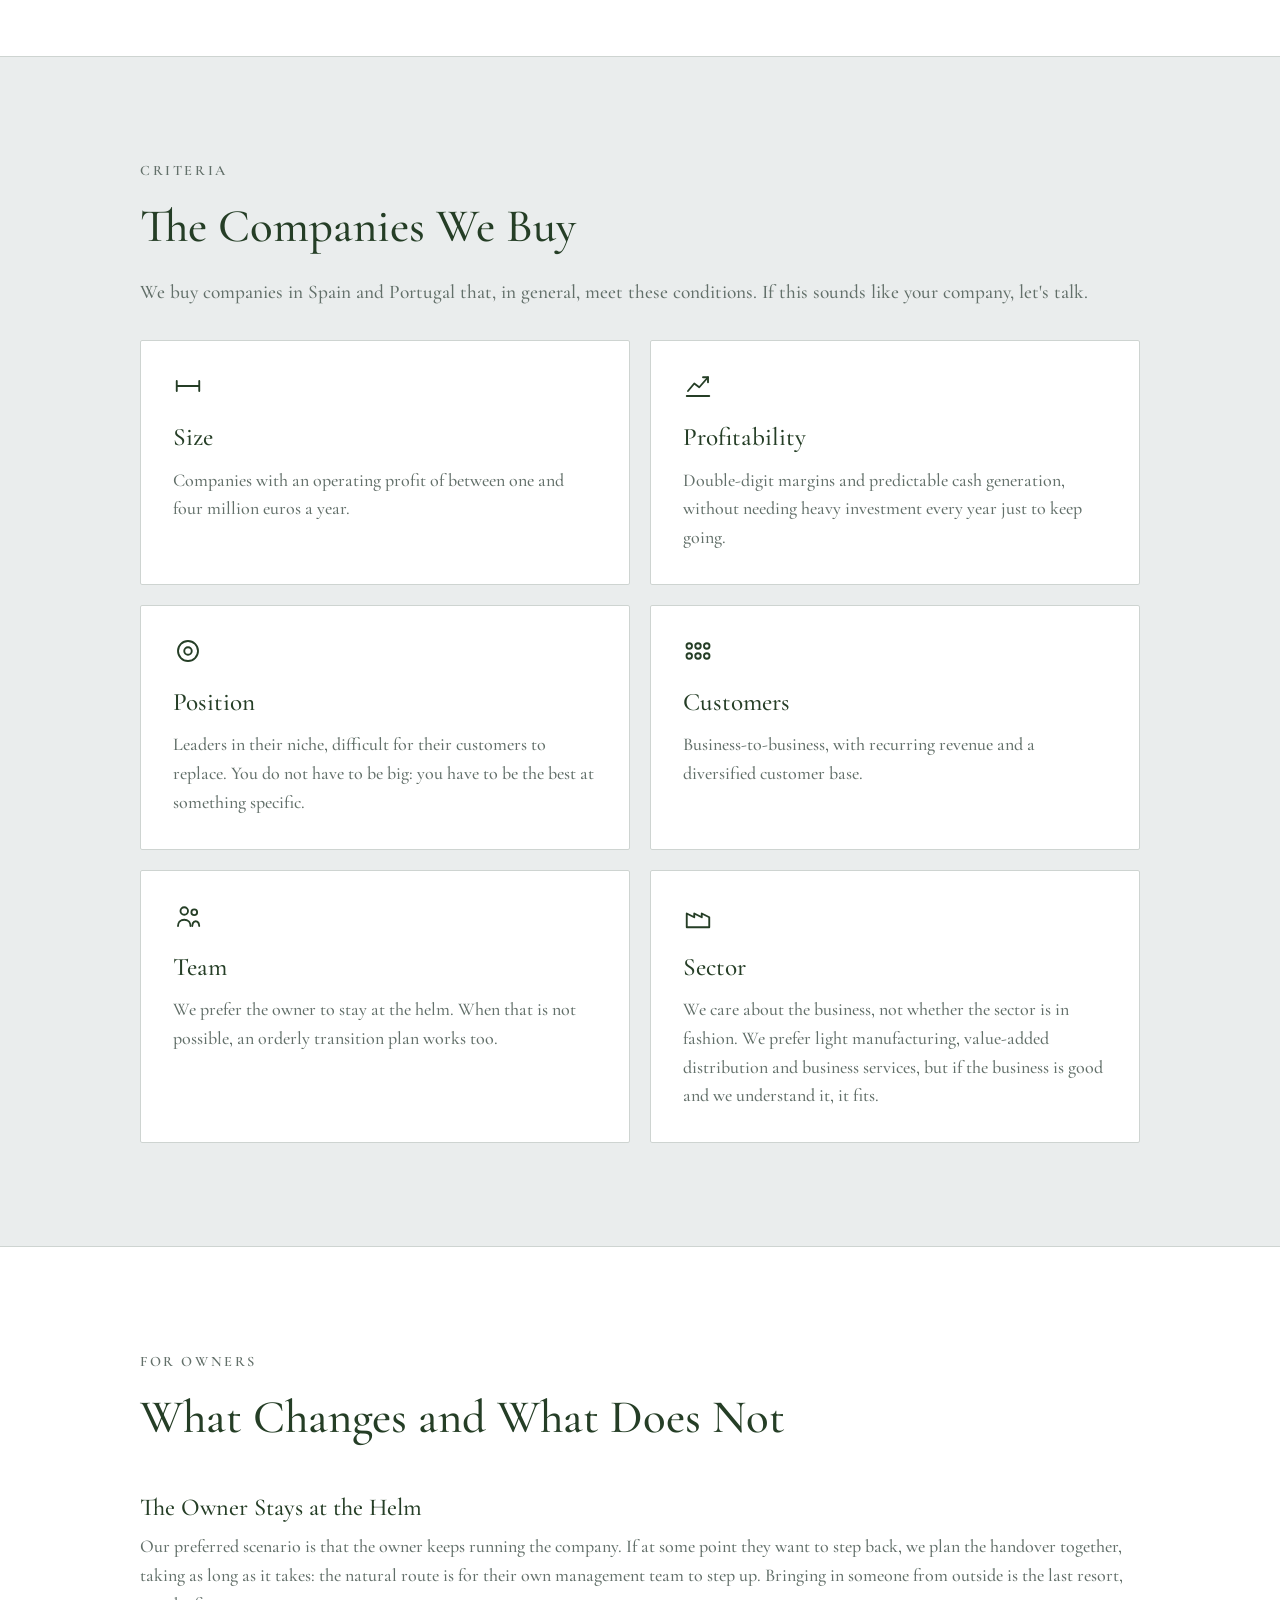
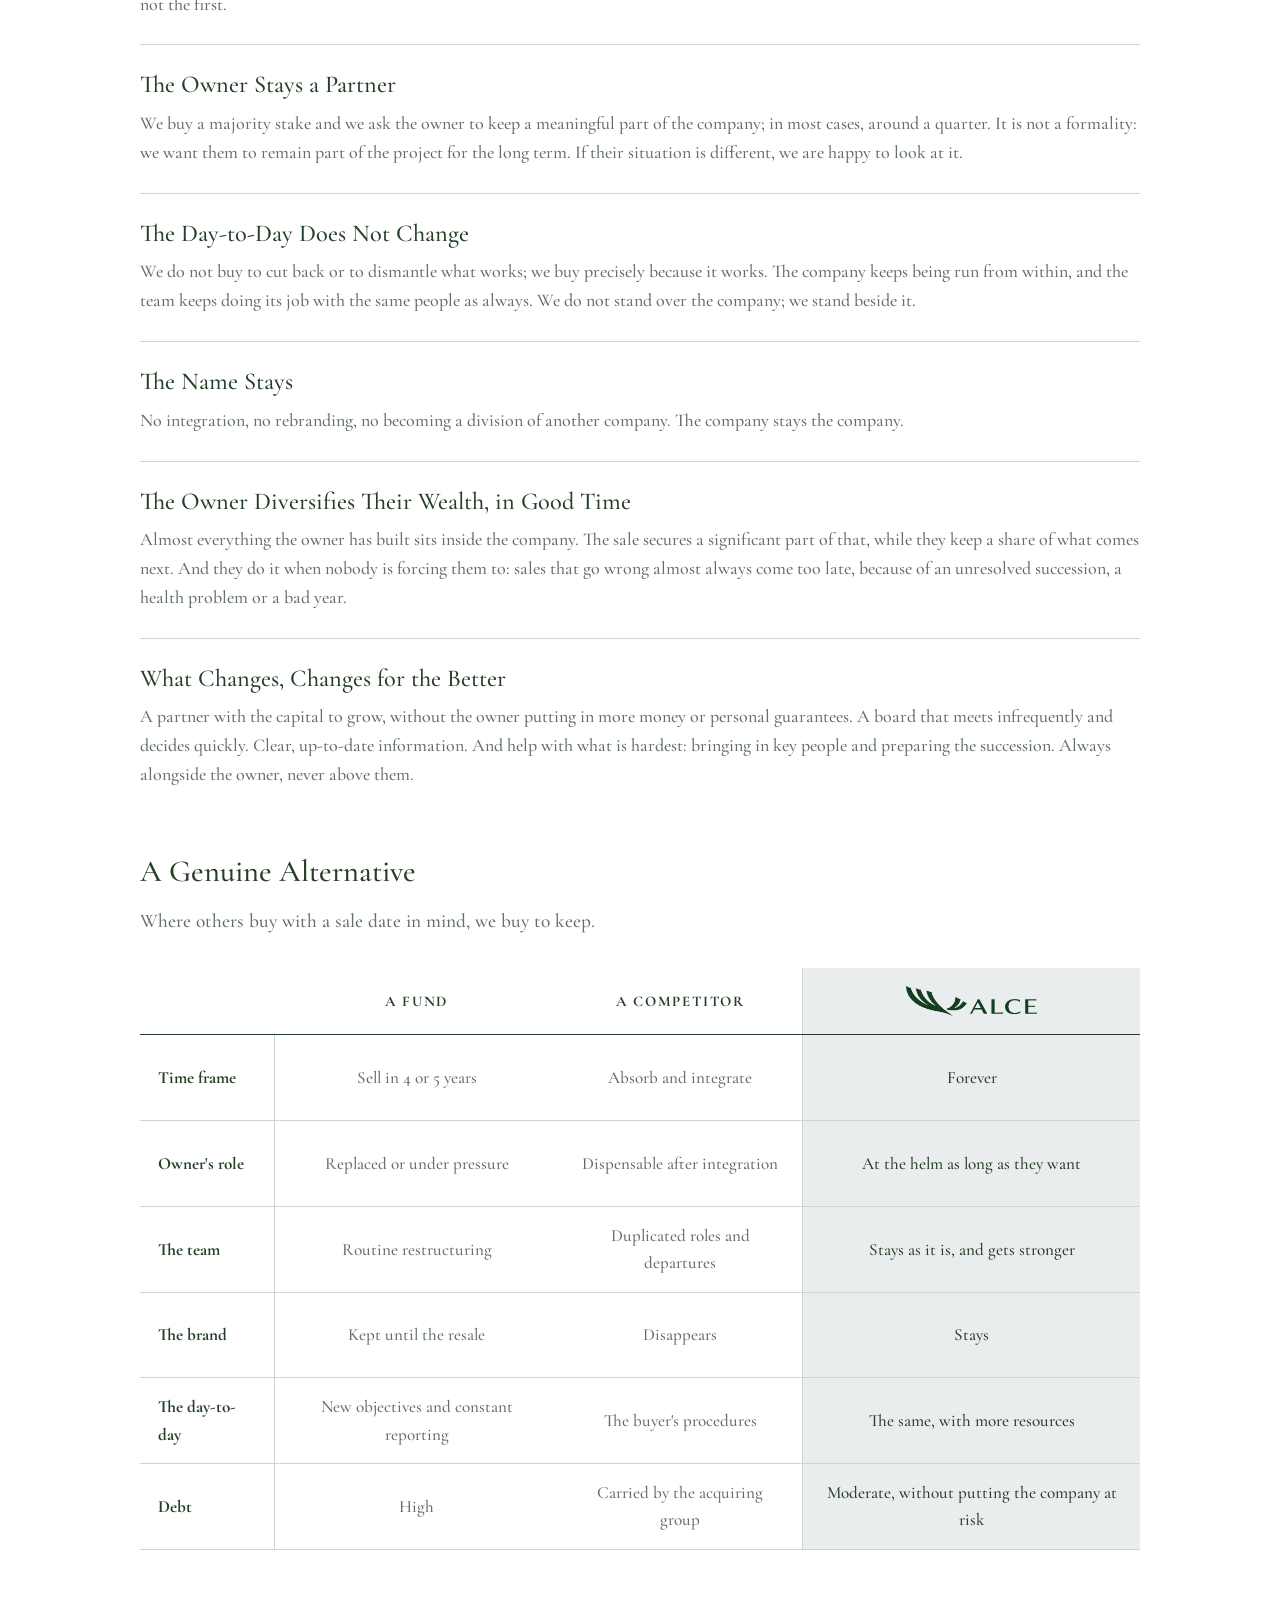
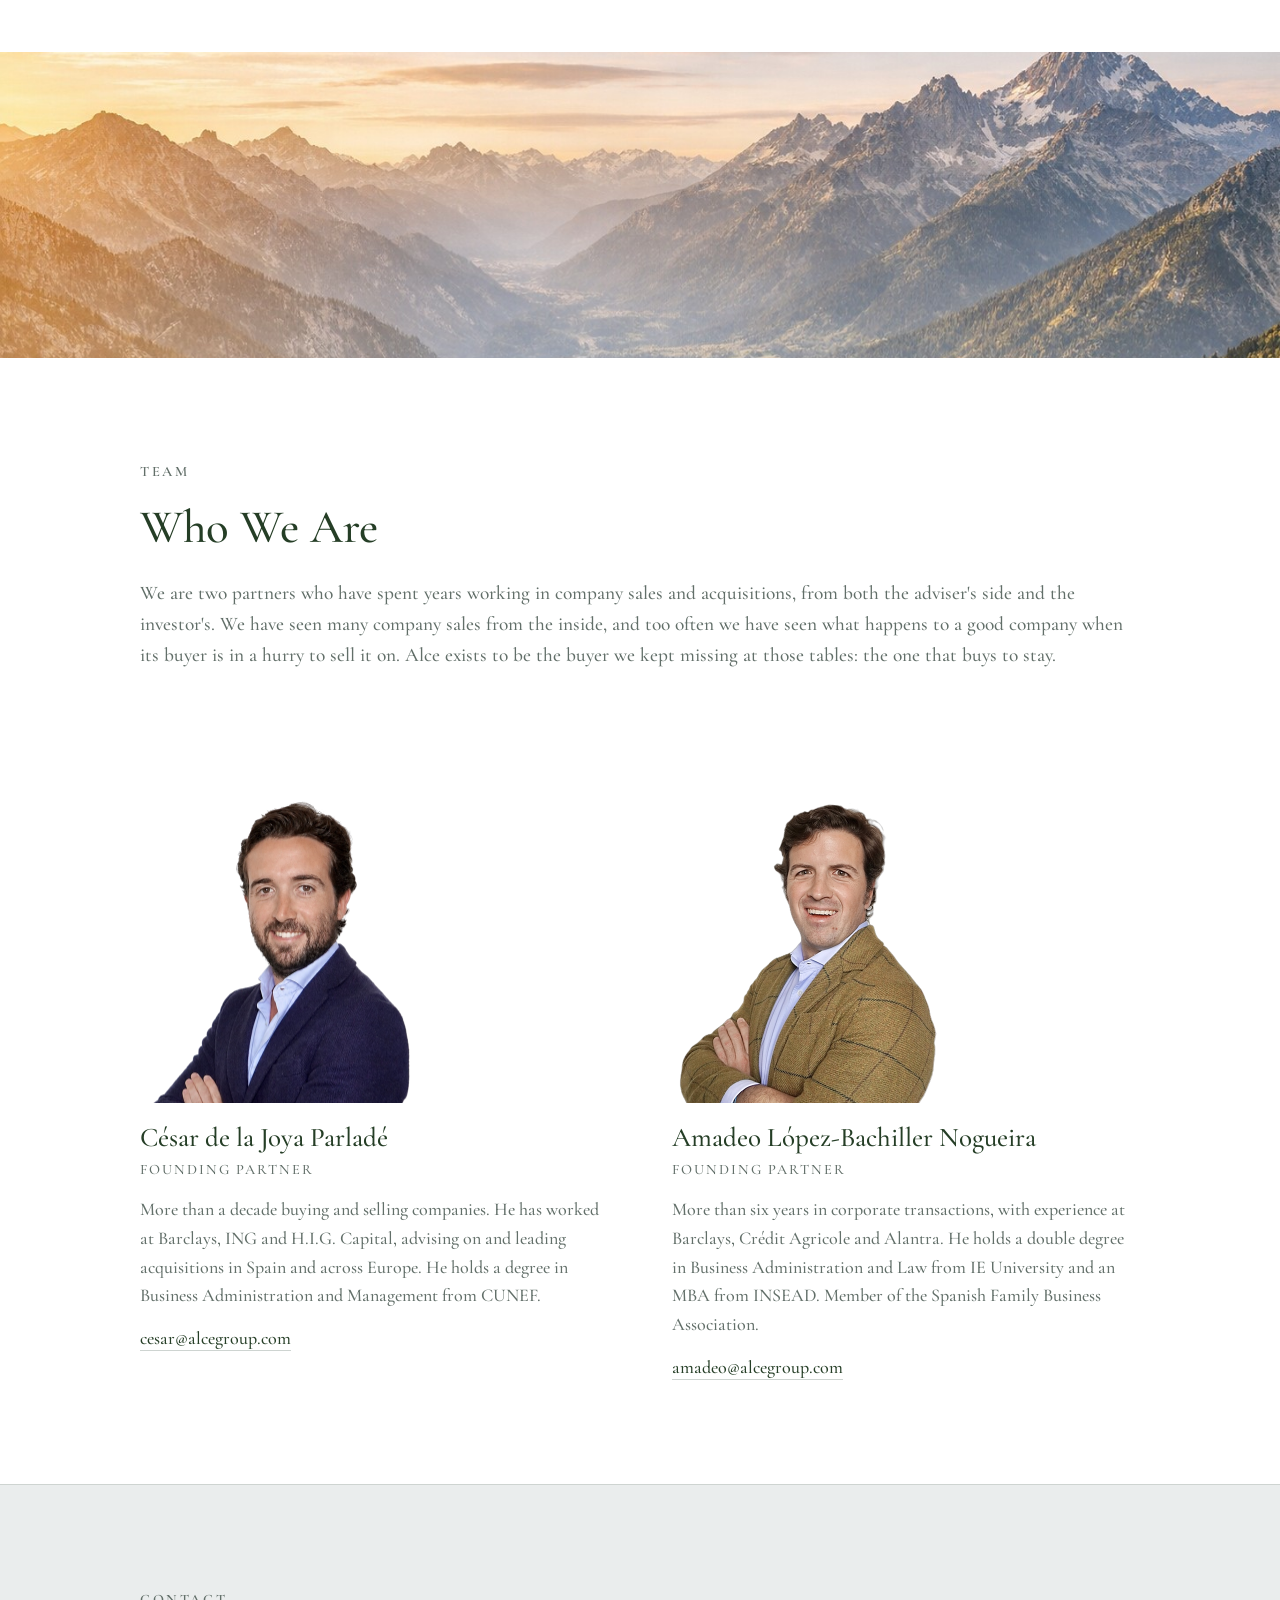
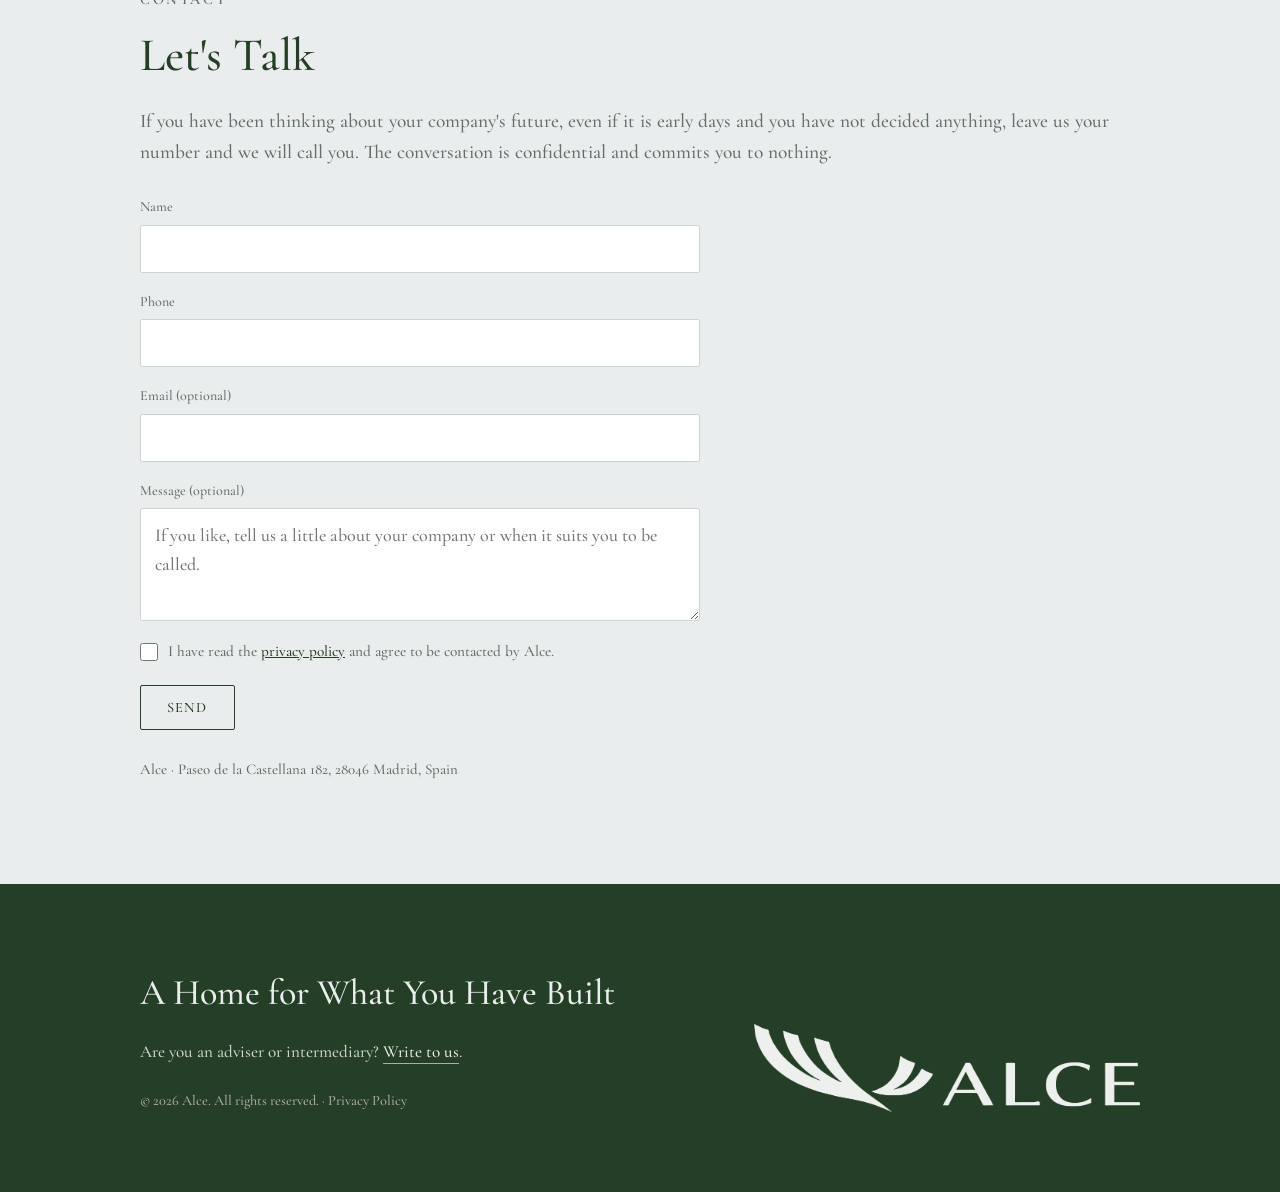
==== commit 9f5f7834: "﻿Web v6: tarjetas de Como trabajamos, formulario de contacto, direccion, privacidad y copy condensad" ====
--- a/en/index.html
+++ b/en/index.html
@@ -20,7 +20,7 @@
 <link rel="preconnect" href="https://fonts.gstatic.com" crossorigin>
 <link href="https://fonts.googleapis.com/css2?family=Cormorant+Garamond:wght@400;500;600;700&display=swap" rel="stylesheet">
 <link rel="preload" as="image" href="../img/hero.jpg">
-<link rel="stylesheet" href="../styles.css?v=20260914b">
+<link rel="stylesheet" href="../styles.css?v=20260914c">
 <link rel="canonical" href="https://alcegroup.com/en/">
 <link rel="alternate" hreflang="es" href="https://alcegroup.com/">
 <link rel="alternate" hreflang="en" href="https://alcegroup.com/en/">
@@ -82,30 +82,41 @@
       <p class="eyebrow">What Alce is</p>
       <h2 class="section__title">Selling Your Company Should Not Mean Losing It.</h2>
       <div class="prose measure">
-        <p>Every owner eventually asks the same question: who will run this when they are no longer at the helm?</p>
-        <p>The usual options are more alike than they seem. A fund buys to sell within four or five years, and everything it does in the meantime is geared towards that sale. A competitor buys to absorb: the brand, the team and the way of doing things last only as long as the integration.</p>
+        <p>The usual options are more alike than they seem. A fund buys to sell within four or five years. A competitor buys to absorb: the brand, the team and the way of doing things last only as long as the integration.</p>
         <h3 class="subhead">A Different Kind of Buyer</h3>
-        <p>Alce is not a fund. It is a business group that buys companies and keeps them, with no sale date and no integration plans. We are backed by business families and long-term investors. The cash each company generates is reinvested both in its own growth and in buying others, year after year.</p>
+        <p>Alce is not a fund. It is a business group that buys companies and keeps them, with no sale date and no integration plans. We are backed by business families and long-term investors.</p>
         <p>It is a model that has worked for decades in northern Europe and the United States. In Spain and Portugal, very few buyers do this yet. We want to be the buyer of reference.</p>
       </div>
 
       <h3 class="subhead">How We Work</h3>
       <div class="commitments">
         <div class="commitment">
-          <p><strong>We do not get involved in the day-to-day.</strong> Decisions are made inside the company, by the people who know it best. Our role is different: to bring what a company on its own does not usually have (financing to grow, help with key hires and what has already worked in the other companies in the group) and to be there when the owner wants a second opinion.</p>
+          <span class="commitment__icon" aria-hidden="true"><svg viewBox="0 0 24 24" fill="none" stroke="currentColor" stroke-width="1.25" stroke-linecap="round" stroke-linejoin="round"><circle cx="12" cy="8" r="3.2"/><path d="M5 20c0-3.6 3-6 7-6s7 2.4 7 6"/></svg></span>
+          <h4 class="commitment__title">We do not get involved in the day-to-day.</h4>
+          <p>Decisions are made inside the company. We bring capital to grow, help with key hires and a second opinion when the owner wants one.</p>
         </div>
         <div class="commitment">
-          <p><strong>A clear price, once we know each other.</strong> First we understand the company and get to know the owner; then we put in writing what we can pay. We buy only a handful of companies, carefully chosen and without loading them with debt.</p>
+          <span class="commitment__icon" aria-hidden="true"><svg viewBox="0 0 24 24" fill="none" stroke="currentColor" stroke-width="1.25" stroke-linecap="round" stroke-linejoin="round"><circle cx="12" cy="12" r="8.5"/><path d="M8.5 12.2l2.4 2.4 4.6-5"/></svg></span>
+          <h4 class="commitment__title">A few companies a year, carefully chosen.</h4>
+          <p>We buy only a few companies a year, carefully chosen and without loading them with debt. We prefer to know the company and the owner well before deciding.</p>
         </div>
         <div class="commitment">
-          <p><strong>We do not change the price at the last minute.</strong> The price we agree is the price we pay. Pre-closing checks are there to confirm the price, not to chip away at it.</p>
-        </div>
-        <div class="commitment">
-          <p><strong>We do not sell.</strong> What the companies earn is reinvested in growing them and in buying others. That is how you build a group that lasts for decades.</p>
-        </div>
-      </div>
-    </div>
-  </section>
+          <span class="commitment__icon" aria-hidden="true"><svg viewBox="0 0 24 24" fill="none" stroke="currentColor" stroke-width="1.25" stroke-linecap="round" stroke-linejoin="round"><path d="M12 12c-1.8-2.6-3.4-4-5.6-4a4 4 0 0 0 0 8c2.2 0 3.8-1.4 5.6-4s3.4-4 5.6-4a4 4 0 0 1 0 8c-2.2 0-3.8-1.4-5.6-4z"/></svg></span>
+          <h4 class="commitment__title">We do not sell.</h4>
+          <p>What the companies earn is reinvested in growing them and in buying others. That is how you build a group that lasts for decades.</p>
+        </div>
+      </div>
+    </div>
+  </section>
+
+  <!-- Banda de imagen 1: pausa visual, sin texto. Ver img/LEEME.txt. -->
+  <!-- imagen pendiente de selección definitiva -->
+  <div class="band" aria-hidden="true">
+    <picture>
+      <source type="image/webp" srcset="../img/banda-1.webp">
+      <img class="band__img" src="../img/banda-1.jpg" alt="" loading="lazy" onerror="this.closest('.band').remove()">
+    </picture>
+  </div>
 
   <!-- 3. THE COMPANIES WE BUY -->
   <section id="criterios" class="section section--cream">
@@ -153,8 +164,6 @@
     <div class="wrap reveal">
       <p class="eyebrow">For owners</p>
       <h2 class="section__title">What Changes and What Does Not</h2>
-      <p class="intro measure">Selling is the biggest decision an owner makes about their company, and it is never just a matter of price. These are the questions every owner asks us, answered up front.</p>
-
       <div class="owner-grid">
         <div class="owner-block">
           <h3 class="owner-block__title">The Owner Stays at the Helm</h3>
@@ -169,16 +178,16 @@
           <p>We do not buy to cut back or to dismantle what works; we buy precisely because it works. The company keeps being run from within, and the team keeps doing its job with the same people as always. We do not stand over the company; we stand beside it.</p>
         </div>
         <div class="owner-block">
-          <h3 class="owner-block__title">What Changes, Changes for the Better</h3>
-          <p>A partner to grow with, with the capital to do it without the owner putting in more money or personal guarantees. A board that meets infrequently, decides quickly and brings what has already worked in other companies in the group. Clear, up-to-date information, to make better decisions, not to control. And help with what is hardest: bringing in key people, preparing the succession and professionalising without losing the character of the company. Always together with the owner, never above them. Everything else stays where it was.</p>
-        </div>
-        <div class="owner-block">
           <h3 class="owner-block__title">The Name Stays</h3>
           <p>No integration, no rebranding, no becoming a division of another company. The company stays the company.</p>
         </div>
         <div class="owner-block">
           <h3 class="owner-block__title">The Owner Diversifies Their Wealth, in Good Time</h3>
-          <p>Almost everything the owner has built sits inside the company. The sale secures a significant part of that and means no longer having everything in one place, while they keep a share of what comes next. And they do it when nobody is forcing them to: sales that go wrong almost always come too late, because of an unresolved succession, a health problem or a bad year.</p>
+          <p>Almost everything the owner has built sits inside the company. The sale secures a significant part of that, while they keep a share of what comes next. And they do it when nobody is forcing them to: sales that go wrong almost always come too late, because of an unresolved succession, a health problem or a bad year.</p>
+        </div>
+        <div class="owner-block">
+          <h3 class="owner-block__title">What Changes, Changes for the Better</h3>
+          <p>A partner with the capital to grow, without the owner putting in more money or personal guarantees. A board that meets infrequently and decides quickly. Clear, up-to-date information. And help with what is hardest: bringing in key people and preparing the succession. Always alongside the owner, never above them.</p>
         </div>
       </div>
 
@@ -222,7 +231,7 @@
             </tr>
             <tr>
               <th scope="row">The day-to-day</th>
-              <td data-label="A fund">New targets and constant reporting</td>
+              <td data-label="A fund">New objectives and constant reporting</td>
               <td data-label="A competitor">The buyer's procedures</td>
               <td class="col-alce" data-label="Alce">The same, with more resources</td>
             </tr>
@@ -238,26 +247,7 @@
     </div>
   </section>
 
-  <!-- 5. HOW THIS STARTS: bloque independiente y fácil de eliminar -->
-  <section id="empieza" class="section section--cream" aria-labelledby="empieza-title">
-    <div class="wrap reveal">
-      <p class="eyebrow" id="empieza-eyebrow">How this starts</p>
-      <h2 class="section__title" id="empieza-title">It All Starts With a Conversation.</h2>
-      <div class="steps">
-        <div class="step">
-          <p><strong>A conversation, nothing more.</strong> You tell us as much or as little as you like. No documents, nothing to sign, and complete confidentiality.</p>
-        </div>
-        <div class="step">
-          <p><strong>If there is a fit, we put a number on the table early.</strong></p>
-        </div>
-        <div class="step">
-          <p><strong>And if it does not fit, we tell you just as quickly.</strong></p>
-        </div>
-      </div>
-    </div>
-  </section>
-
-  <!-- Banda de paisaje: reutiliza img/hero.jpg de momento (imagen limpia, sin velo). -->
+  <!-- Banda de paisaje: reutiliza img/hero.jpg (imagen limpia, sin velo). -->
   <div class="landscape" aria-hidden="true">
     <img class="landscape__img" src="../img/hero.jpg" alt="" loading="lazy">
   </div>
@@ -297,7 +287,40 @@
     <div class="wrap reveal">
       <p class="eyebrow">Contact</p>
       <h2 class="section__title">Let's Talk</h2>
-      <p class="contact__text measure">If you have been thinking about your company's future, even if it is early days and you have not decided anything, <a href="mailto:cesar@alcegroup.com,amadeo@alcegroup.com">write to us</a>. The conversation is confidential and commits you to nothing.</p>
+      <p class="contact__text">If you have been thinking about your company's future, even if it is early days and you have not decided anything, leave us your number and we will call you. The conversation is confidential and commits you to nothing.</p>
+
+      <!-- FORM_ENDPOINT: aquí se configura el envío. Sustituir el valor de "action" por la URL del
+           servicio de formularios (p. ej. https://formspree.io/f/XXXXXXXX), en los tres idiomas.
+           Mientras sea un mailto:, el formulario abre el correo del visitante con los campos. -->
+      <form class="contact-form" id="contact-form" action="mailto:cesar@alcegroup.com,amadeo@alcegroup.com?subject=Web%20%C2%B7%20nueva%20solicitud%20de%20llamada" method="post" enctype="text/plain">
+        <input type="hidden" name="_subject" value="Web · nueva solicitud de llamada">
+        <p class="hp" aria-hidden="true"><label>Leave empty <input type="text" name="_gotcha" tabindex="-1" autocomplete="off"></label></p>
+        <div class="form-field">
+          <label for="f-nombre">Name</label>
+          <input id="f-nombre" name="nombre" type="text" required autocomplete="name">
+        </div>
+        <div class="form-field">
+          <label for="f-telefono">Phone</label>
+          <input id="f-telefono" name="telefono" type="tel" required autocomplete="tel">
+        </div>
+        <div class="form-field">
+          <label for="f-email">Email (optional)</label>
+          <input id="f-email" name="email" type="email" autocomplete="email">
+        </div>
+        <div class="form-field">
+          <label for="f-mensaje">Message (optional)</label>
+          <textarea id="f-mensaje" name="mensaje" rows="3" placeholder="If you like, tell us a little about your company or when it suits you to be called."></textarea>
+        </div>
+        <div class="form-check">
+          <input id="f-privacidad" name="privacidad" type="checkbox" value="yes" required>
+          <label for="f-privacidad">I have read the <a href="privacy.html">privacy policy</a> and agree to be contacted by Alce.</label>
+        </div>
+        <button class="btn btn--ghost" type="submit">Send</button>
+        <p class="form-status form-status--error" hidden>It could not be sent. Write to <a href="mailto:cesar@alcegroup.com">cesar@alcegroup.com</a> and we will call you.</p>
+      </form>
+      <p class="form-status form-status--ok" role="status" hidden>Thank you. We will call you, discreetly.</p>
+
+      <p class="contact__address">Alce · Paseo de la Castellana 182, 28046 Madrid, Spain</p>
     </div>
   </section>
 
@@ -309,12 +332,12 @@
     <div class="footer__text">
       <p class="footer__tagline">A Home for What You Have Built</p>
       <p class="footer__secondary">Are you an adviser or intermediary? <a href="mailto:cesar@alcegroup.com,amadeo@alcegroup.com">Write to us</a>.</p>
-      <p class="footer__copy">© 2026 Alce. All rights reserved.</p>
+      <p class="footer__copy">© 2026 Alce. All rights reserved. · <a href="privacy.html">Privacy Policy</a></p>
     </div>
     <img class="footer__logo" src="../img/logo-blanco.png" alt="" aria-hidden="true" onerror="this.remove()">
   </div>
 </footer>
 
-<script src="../main.js?v=20260914b" defer></script>
+<script src="../main.js?v=20260914c" defer></script>
 </body>
 </html>
--- a/styles.css
+++ b/styles.css
@@ -292,6 +292,10 @@
 .btn--solid:hover{ background: #1B2E1C; }
 .btn--ghost-light{ background: transparent; color: var(--cream); border-color: var(--cream); }
 .btn--ghost-light:hover{ background: var(--cream); color: var(--ink); }
+/* Mismo gesto que "Hablemos" del hero, sobre fondo claro */
+.btn--ghost{ background: transparent; color: var(--ink); border-color: var(--ink); cursor: pointer; }
+.btn--ghost:hover{ background: var(--ink); color: var(--cream); }
+.btn:disabled{ opacity: .6; cursor: default; }
 
 /* ---------- Placeholders de imagen ---------- */
 .img-ph{
@@ -356,7 +360,7 @@
   display: grid;
   grid-template-columns: 1fr;
   gap: 0;
-  margin-bottom: 8px;
+  margin: 8px 0 8px;               /* va justo debajo del título, sin párrafo de entrada */
 }
 .owner-block{
   padding-block: 26px;
@@ -438,32 +442,50 @@
 .cmp thead th:first-child{ position: sticky; left: 0; z-index: 3; background: var(--white); }
 .cmp thead th.col-alce{ position: sticky; right: 0; z-index: 3; }
 
-/* ---------- Cómo empieza esto ---------- */
-.steps{
+/* ---------- Cómo trabajamos (3 tarjetas en bloque de color, en fila) ----------
+   Fondo ink, texto cream, sin iconos: el anclaje visual es la primera frase.
+   Grid: las tarjetas comparten altura. Sin hover ni animación. */
+.commitments{
   display: grid;
   grid-template-columns: repeat(3, 1fr);
-  gap: clamp(20px, 3vw, 40px);
-}
-.step{
-  padding-top: 24px;
-  border-top: 1px solid var(--ink);
-}
-.step p{ color: var(--slate); margin: 0; }
-.step strong{ color: var(--ink); font-weight: 600; }
-
-/* ---------- Cómo trabajamos (4 compromisos, 2×2) ---------- */
-.commitments{
+  gap: 24px;
+  margin-top: 8px;
+}
+.commitment{
+  background: var(--ink);
+  color: var(--cream);
+  padding: 28px 28px 30px;
+  border-radius: 0;
+  /* Subgrid: filete, título y texto alineados a la misma altura en las tres
+     tarjetas aunque el título ocupe una o dos líneas. */
   display: grid;
-  grid-template-columns: repeat(2, 1fr);
-  gap: clamp(20px, 3vw, 40px);
-  margin-top: 8px;
-}
-.commitment{
-  padding-top: 24px;
-  border-top: 1px solid var(--ink);
-}
-.commitment p{ color: var(--slate); margin: 0; }
-.commitment strong{ color: var(--ink); font-weight: 600; }
+  grid-template-rows: subgrid;
+  grid-row: span 3;
+  row-gap: 0;                        /* el gap de 24px del grid padre no se hereda entre filas */
+  align-content: start;
+}
+.commitment__icon{                   /* icono de línea, como en las tarjetas de criterios */
+  display: block;
+  width: 34px;
+  height: 34px;
+  color: var(--cream);
+  margin-bottom: 12px;
+}
+.commitment__icon svg{ width: 100%; height: 100%; display: block; }
+.commitment__title{
+  font-family: var(--font-display);
+  font-size: 1.5rem;                 /* ~27px */
+  font-weight: 500;
+  line-height: 1.18;
+  color: var(--white);
+  margin: 0 0 8px;
+}
+.commitment p{
+  color: var(--pale);
+  font-size: 0.95rem;
+  line-height: 1.6;
+  margin: 0;
+}
 
 /* ---------- Equipo ---------- */
 .team{
@@ -519,18 +541,63 @@
   border-bottom: 1px solid var(--ink);
   padding-bottom: 1px;
 }
-.contact__loc{
-  font-family: var(--font-display);
-  font-size: 1.25rem;
-  color: var(--ink);
-  margin: 0;
-}
-
-/* ---------- Banda de paisaje final ---------- */
+/* Formulario: déjanos tu teléfono y te llamamos */
+.contact-form{ max-width: 560px; margin-top: 28px; }
+.form-field{ margin-bottom: 18px; }
+.form-field label{
+  display: block;
+  font-size: 0.78rem;                /* ~14px */
+  color: var(--slate);
+  margin-bottom: 6px;
+}
+.form-field input,
+.form-field textarea{
+  display: block;
+  width: 100%;
+  height: 48px;
+  padding: 0 14px;
+  font: inherit;
+  color: var(--ink);
+  background: var(--white);
+  border: 1px solid var(--pale);
+  border-radius: var(--radius);
+}
+.form-field textarea{ height: auto; padding: 12px 14px; resize: vertical; }
+.form-field input:focus-visible,
+.form-field textarea:focus-visible{ outline: 2px solid var(--ink); outline-offset: 1px; }
+.form-check{
+  display: flex;
+  align-items: flex-start;
+  gap: 10px;
+  margin: 4px 0 22px;
+  font-size: 0.85rem;
+  color: var(--slate);
+}
+.form-check input{ width: 18px; height: 18px; margin: 4px 0 0; flex-shrink: 0; accent-color: var(--ink); }
+.form-check a{ color: var(--ink); }
+/* Honeypot antispam: fuera de pantalla, nunca visible */
+.hp{ position: absolute; left: -9999px; width: 1px; height: 1px; overflow: hidden; margin: 0; }
+.form-status{ margin-top: 16px; color: var(--ink); }
+.form-status--ok{ font-family: var(--font-display); font-size: 1.35rem; margin-top: 28px; }
+.form-status--ok:focus{ outline: none; }
+.form-status a{ color: var(--ink); }
+.contact__address{ font-size: 0.83rem; color: var(--slate); margin: 28px 0 0; }
+
+/* ---------- Banda de paisaje (entre "Cómo empieza esto" y "Equipo") ---------- */
 .landscape{ display: block; line-height: 0; }
 .landscape__img{
   width: 100%;
   height: clamp(220px, 34vh, 440px);
+  object-fit: cover;
+  object-position: center;
+  display: block;
+}
+
+/* ---------- Bandas de imagen a sangre (pausas visuales, sin texto) ---------- */
+.band{ display: block; line-height: 0; }
+.band__img{
+  width: 100%;
+  height: 45vh;
   object-fit: cover;
   object-position: center;
   display: block;
@@ -575,6 +642,11 @@
   font-size: 0.8rem;
   margin: 0;
 }
+.footer__copy a{ color: var(--warm); text-decoration: none; border-bottom: 1px solid transparent; }
+.footer__copy a:hover{ border-bottom-color: var(--warm); }
+
+/* ---------- Página legal (privacidad) ---------- */
+.legal h2{ font-size: 1.3rem; margin: 32px 0 10px; }
 
 /* =========================================================
    Fade-in al entrar en viewport (solo con JS activo).
@@ -601,9 +673,9 @@
 /* Tablet: equipo, pasos, compromisos y criterios a una columna cuando aprieta */
 @media (max-width: 860px){
   .team{ grid-template-columns: 1fr; max-width: 420px; }
-  .steps{ grid-template-columns: 1fr; }
-  .step{ padding-top: 20px; }
   .commitments{ grid-template-columns: 1fr; }
+  .commitment{ padding: 28px; display: block; }
+  .commitment__title{ font-size: 1.22rem; }   /* ~22px */
   .criteria{ grid-template-columns: 1fr; gap: 14px; }
   .criterion{ padding: 24px 24px 26px; }
 }
@@ -661,6 +733,7 @@
       url("img/hero.jpg");
     background-position: center;
   }
+  .band__img{ height: 32vh; }
 }
 
 /* ---------- Móvil: la tabla comparativa deja de ser tabla ----------
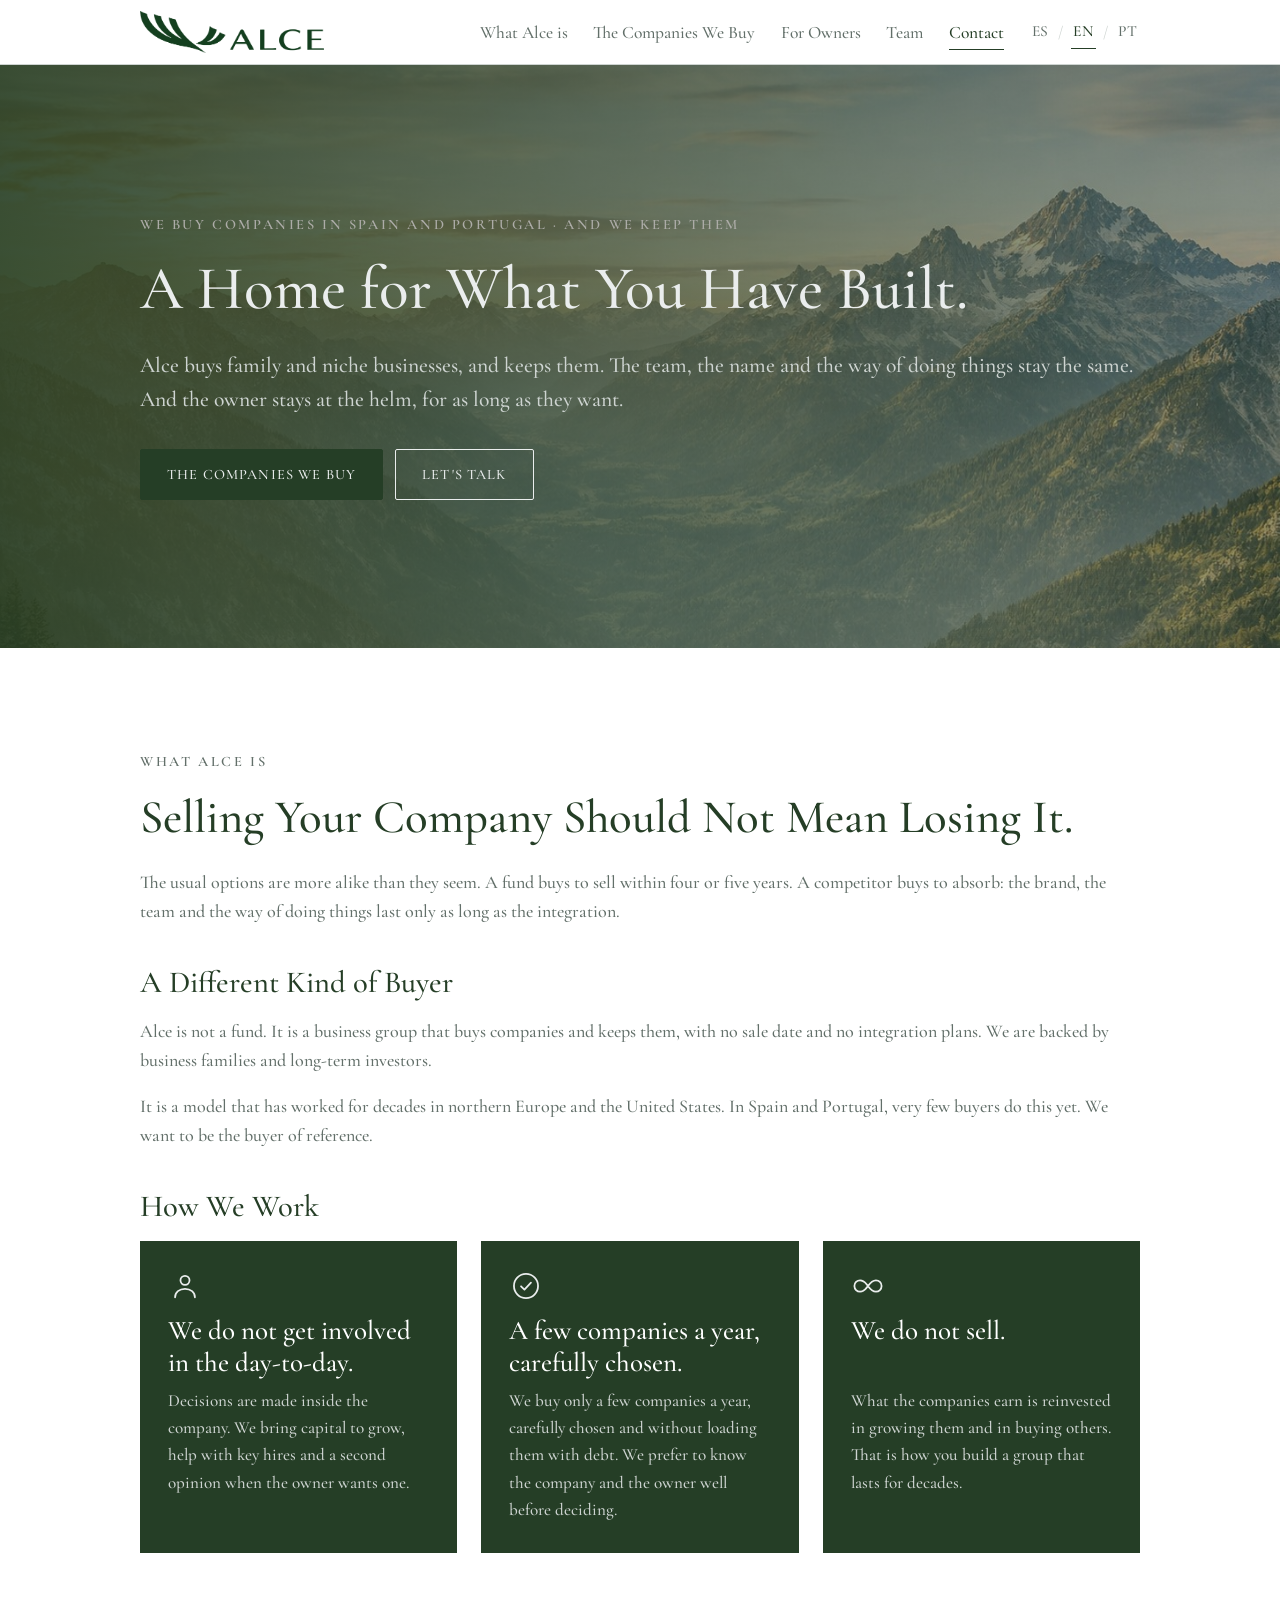
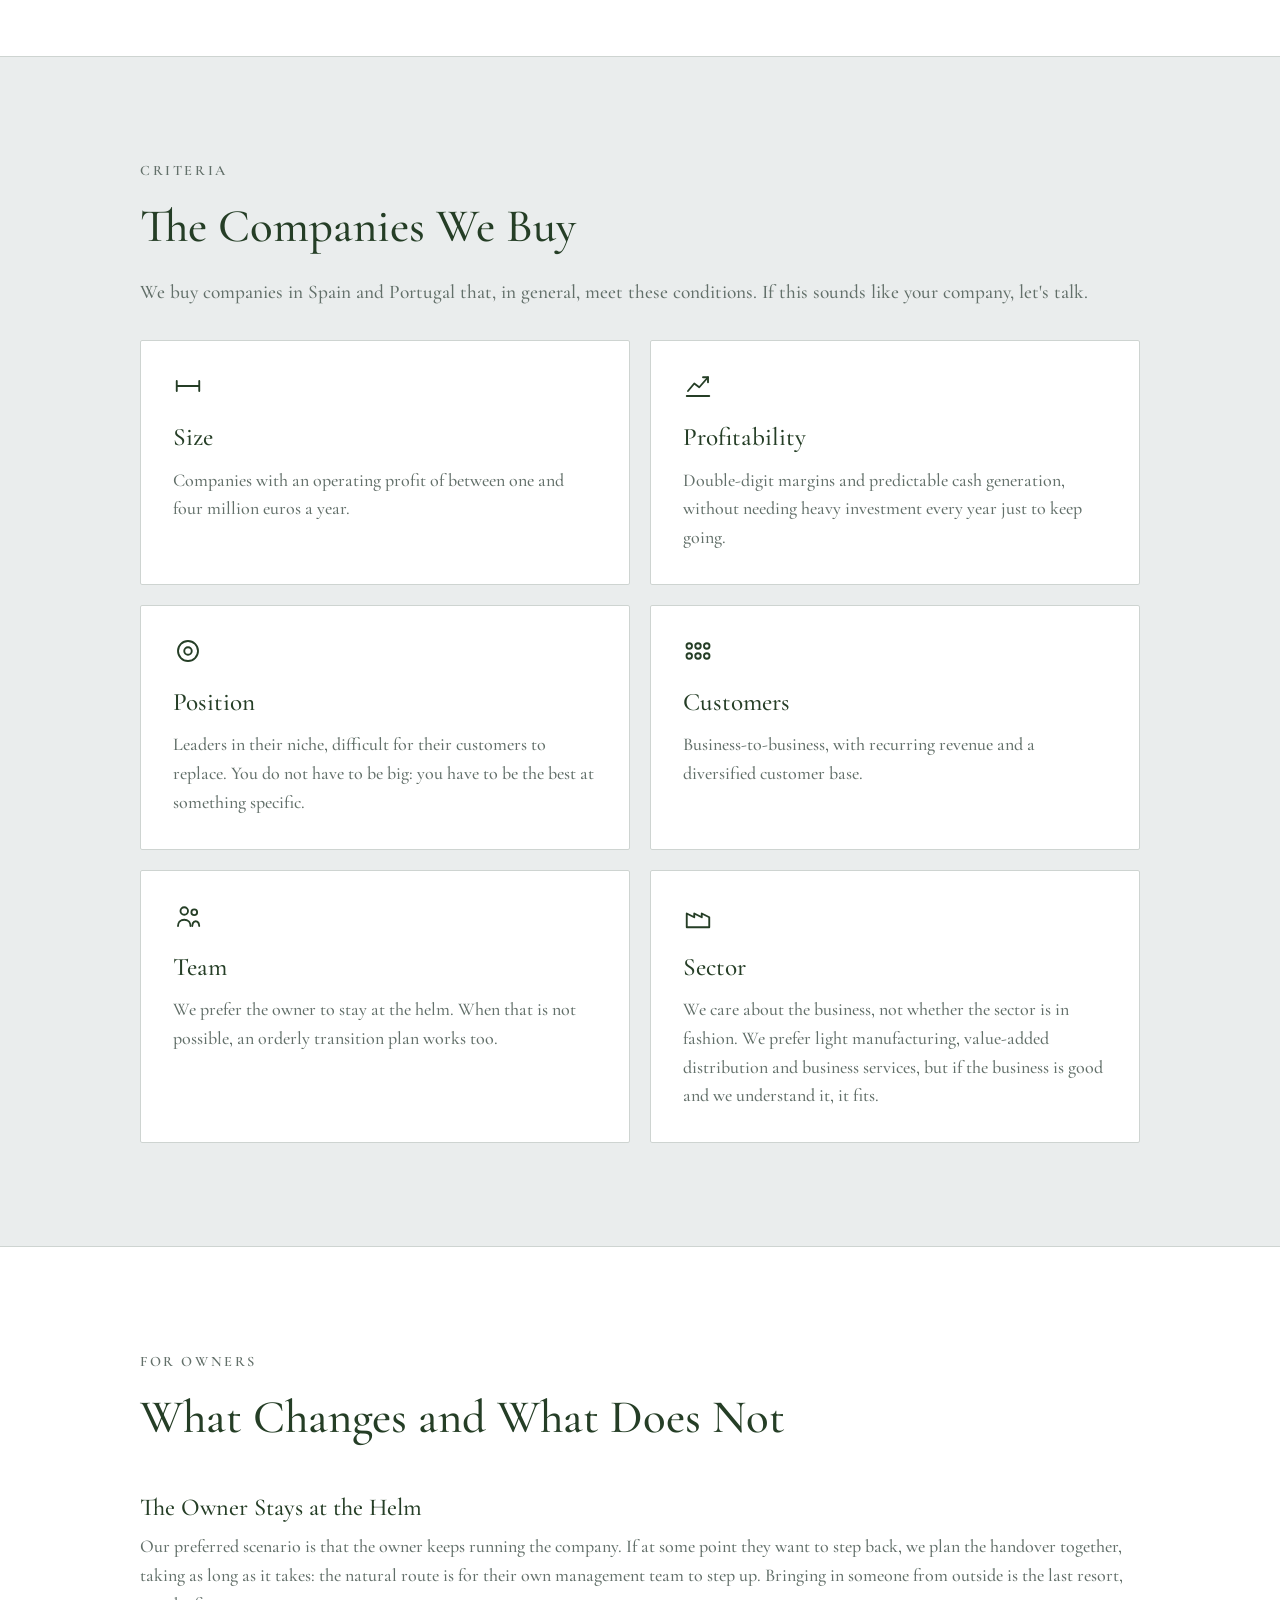
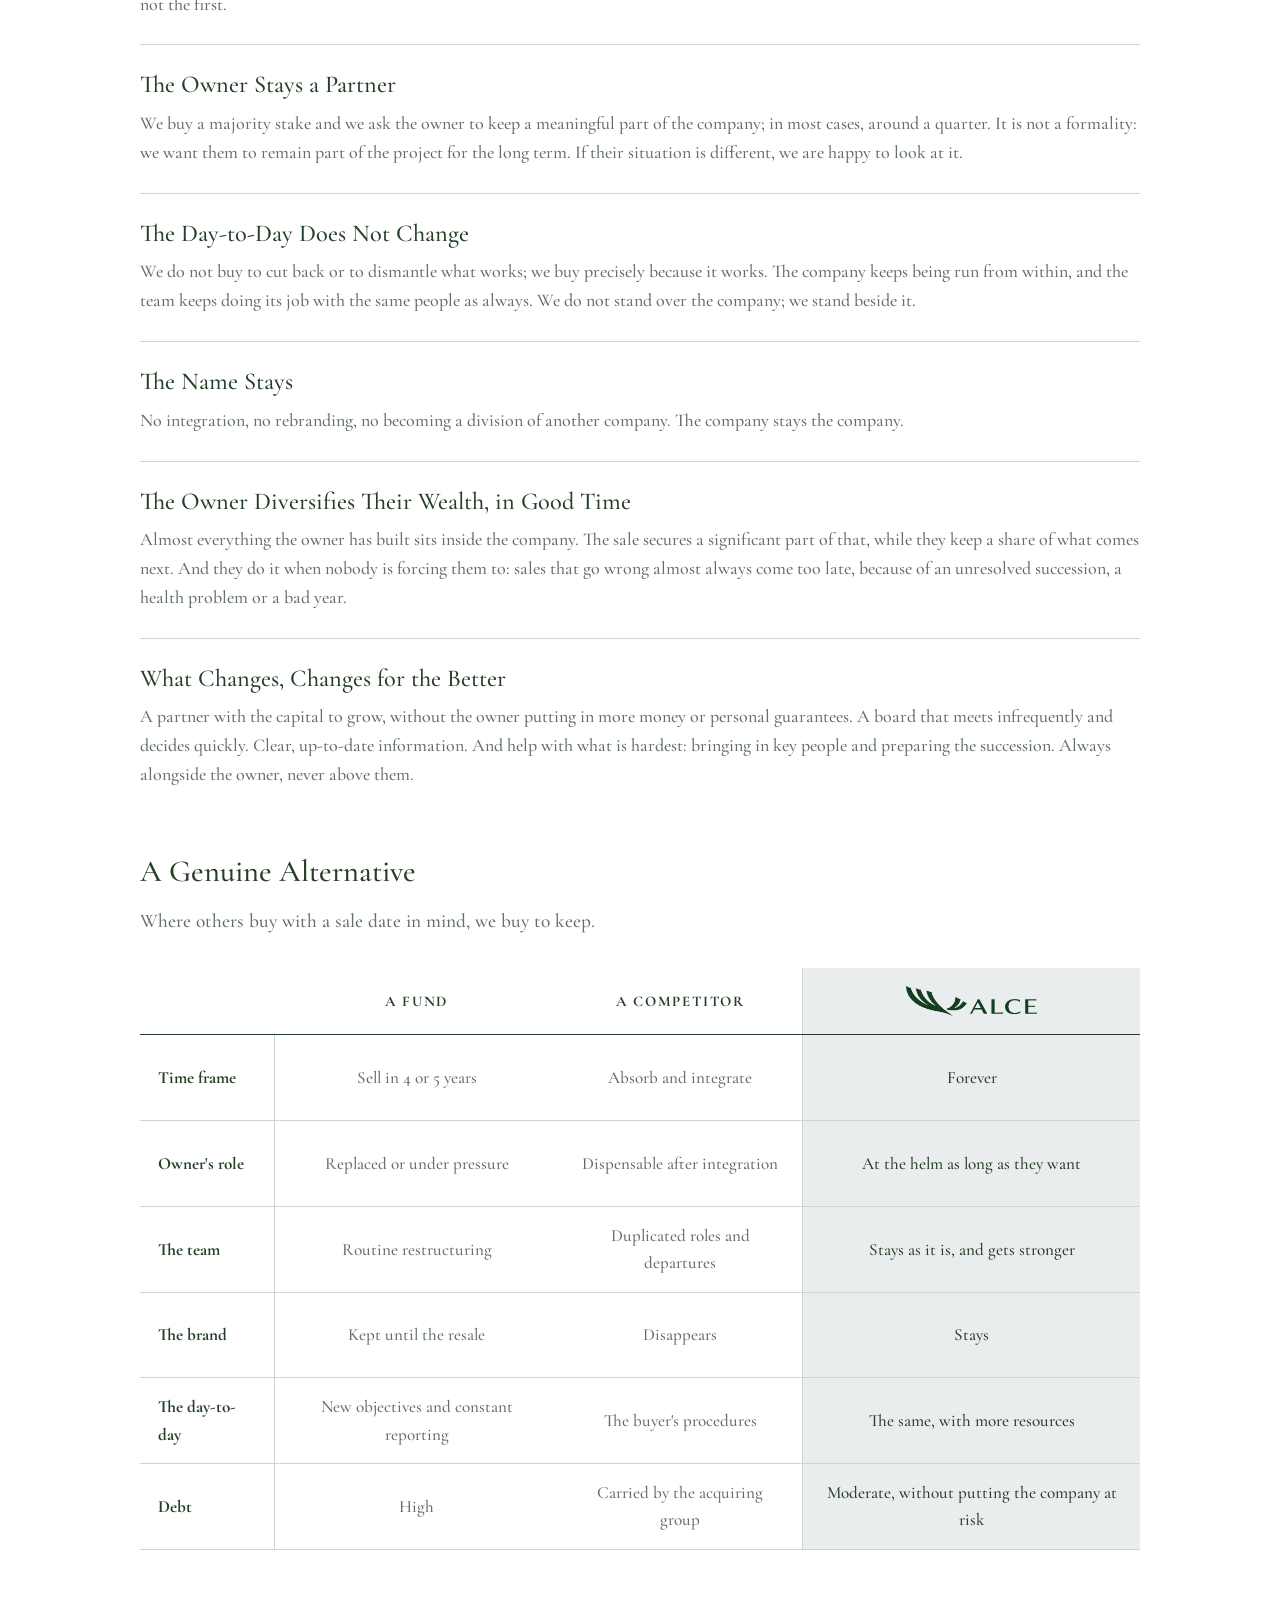
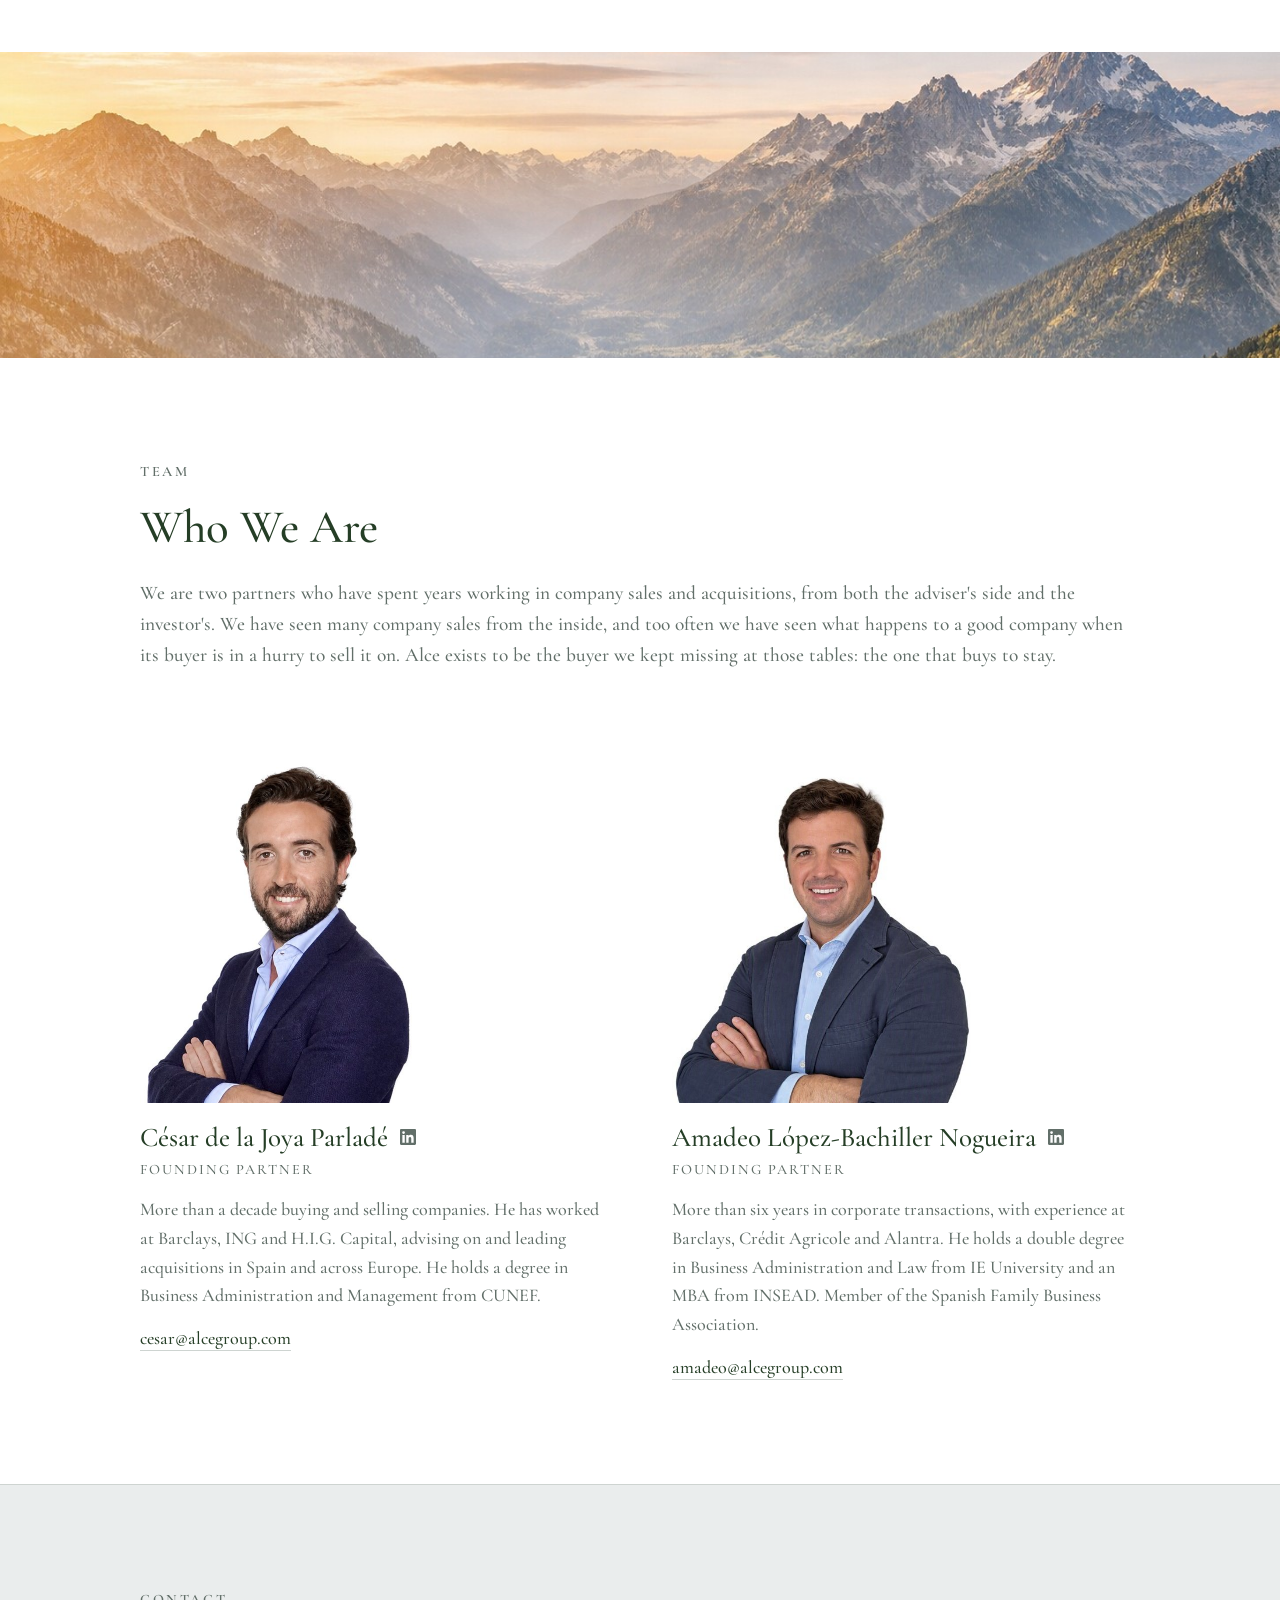
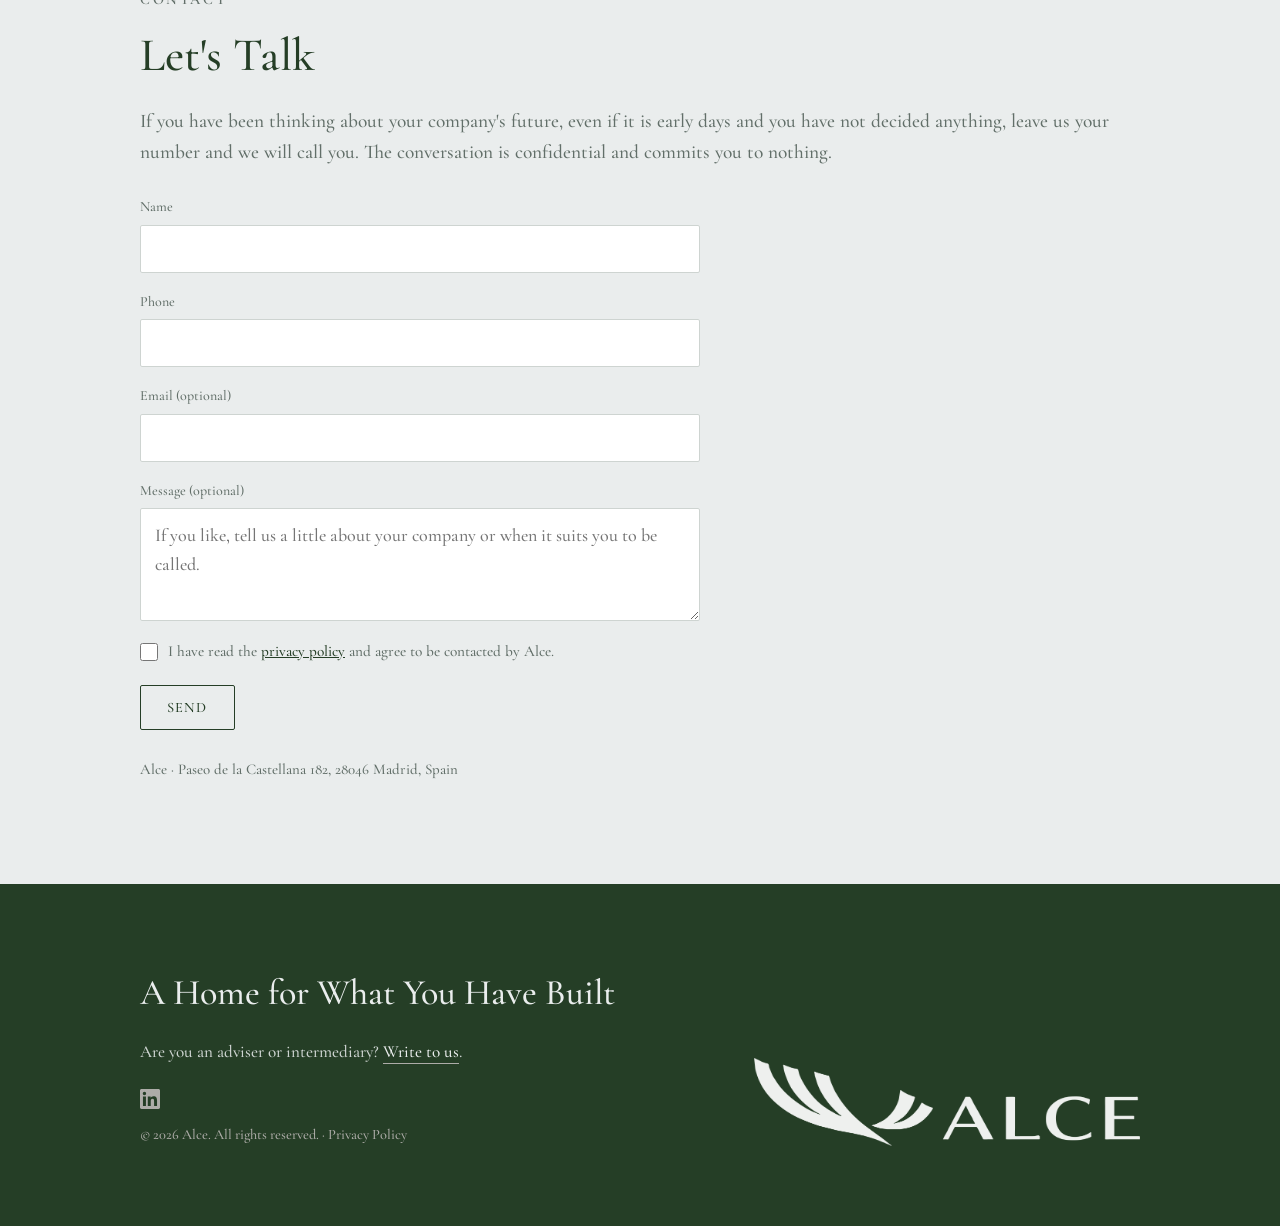
==== commit b7915b9f: "Retratos nuevos, enlaces a LinkedIn y datos estructurados (2026-09-24) - Retratos de Equipo en JPG 3" ====
--- a/en/index.html
+++ b/en/index.html
@@ -20,13 +20,52 @@
 <link rel="preconnect" href="https://fonts.gstatic.com" crossorigin>
 <link href="https://fonts.googleapis.com/css2?family=Cormorant+Garamond:wght@400;500;600;700&display=swap" rel="stylesheet">
 <link rel="preload" as="image" href="../img/hero.jpg">
-<link rel="stylesheet" href="../styles.css?v=20260914c">
+<link rel="stylesheet" href="../styles.css?v=20260924a">
 <link rel="canonical" href="https://alcegroup.com/en/">
 <link rel="alternate" hreflang="es" href="https://alcegroup.com/">
 <link rel="alternate" hreflang="en" href="https://alcegroup.com/en/">
 <link rel="alternate" hreflang="pt" href="https://alcegroup.com/pt/">
 <link rel="alternate" hreflang="x-default" href="https://alcegroup.com/">
 <script>document.documentElement.classList.add('js');</script>
+<script type="application/ld+json">
+{
+  "@context": "https://schema.org",
+  "@type": "Organization",
+  "@id": "https://alcegroup.com/#organization",
+  "name": "Alce",
+  "alternateName": "Alce Group",
+  "url": "https://alcegroup.com/",
+  "logo": "https://alcegroup.com/img/logo.png",
+  "description": "Alce buys family and niche businesses in Spain and Portugal, and keeps them.",
+  "areaServed": ["ES", "PT"],
+  "address": {
+    "@type": "PostalAddress",
+    "streetAddress": "Paseo de la Castellana 182",
+    "postalCode": "28046",
+    "addressLocality": "Madrid",
+    "addressCountry": "ES"
+  },
+  "sameAs": ["https://www.linkedin.com/company/alcegroup/"],
+  "founder": [
+    {
+      "@type": "Person",
+      "name": "César de la Joya Parladé",
+      "jobTitle": "Founding partner",
+      "email": "cesar@alcegroup.com",
+      "image": "https://alcegroup.com/img/cesar-2.jpg",
+      "sameAs": ["https://www.linkedin.com/in/c%C3%A9sar-de-la-joya-parlad%C3%A9-39055a125/"]
+    },
+    {
+      "@type": "Person",
+      "name": "Amadeo López-Bachiller Nogueira",
+      "jobTitle": "Founding partner",
+      "email": "amadeo@alcegroup.com",
+      "image": "https://alcegroup.com/img/amadeo-2.jpg",
+      "sameAs": ["https://www.linkedin.com/in/amadeo-l%C3%B3pez-bachiller-nogueira-95a52bb5/"]
+    }
+  ]
+}
+</script>
 </head>
 <body>
 
@@ -262,18 +301,18 @@
       <div class="team">
         <article class="member">
           <div class="member__photo">
-            <img id="img-cesar" src="../img/cesar.png" alt="César de la Joya Parladé" loading="lazy" onerror="this.remove()">
+            <img id="img-cesar" src="../img/cesar-2.jpg" alt="César de la Joya Parladé" loading="lazy" onerror="this.remove()">
           </div>
-          <h3 class="member__name">César de la Joya Parladé</h3>
+          <h3 class="member__name">César de la Joya Parladé <a class="member__li" href="https://www.linkedin.com/in/c%C3%A9sar-de-la-joya-parlad%C3%A9-39055a125/" target="_blank" rel="noopener" aria-label="LinkedIn profile of César de la Joya Parladé"><svg viewBox="0 0 24 24" width="16" height="16" aria-hidden="true" focusable="false"><path d="M20.45 20.45h-3.56v-5.57c0-1.33-.02-3.04-1.85-3.04-1.85 0-2.14 1.45-2.14 2.94v5.67H9.35V9h3.41v1.56h.05c.48-.9 1.64-1.85 3.37-1.85 3.6 0 4.27 2.37 4.27 5.46v6.28zM5.34 7.43a2.06 2.06 0 1 1 0-4.13 2.06 2.06 0 0 1 0 4.13zM7.12 20.45H3.56V9h3.56v11.45zM22.23 0H1.77C.79 0 0 .77 0 1.73v20.54C0 23.23.79 24 1.77 24h20.45c.98 0 1.78-.77 1.78-1.73V1.73C24 .77 23.2 0 22.22 0z"/></svg></a></h3>
           <p class="member__role">Founding partner</p>
           <p class="member__bio">More than a decade buying and selling companies. He has worked at Barclays, ING and H.I.G. Capital, advising on and leading acquisitions in Spain and across Europe. He holds a degree in Business Administration and Management from CUNEF.</p>
           <p class="member__contact"><a href="mailto:cesar@alcegroup.com">cesar@alcegroup.com</a></p>
         </article>
         <article class="member">
           <div class="member__photo">
-            <img id="img-amadeo" src="../img/amadeo.png" alt="Amadeo López-Bachiller Nogueira" loading="lazy" onerror="this.remove()">
+            <img id="img-amadeo" src="../img/amadeo-2.jpg" alt="Amadeo López-Bachiller Nogueira" loading="lazy" onerror="this.remove()">
           </div>
-          <h3 class="member__name">Amadeo López-Bachiller Nogueira</h3>
+          <h3 class="member__name">Amadeo López-Bachiller Nogueira <a class="member__li" href="https://www.linkedin.com/in/amadeo-l%C3%B3pez-bachiller-nogueira-95a52bb5/" target="_blank" rel="noopener" aria-label="LinkedIn profile of Amadeo López-Bachiller Nogueira"><svg viewBox="0 0 24 24" width="16" height="16" aria-hidden="true" focusable="false"><path d="M20.45 20.45h-3.56v-5.57c0-1.33-.02-3.04-1.85-3.04-1.85 0-2.14 1.45-2.14 2.94v5.67H9.35V9h3.41v1.56h.05c.48-.9 1.64-1.85 3.37-1.85 3.6 0 4.27 2.37 4.27 5.46v6.28zM5.34 7.43a2.06 2.06 0 1 1 0-4.13 2.06 2.06 0 0 1 0 4.13zM7.12 20.45H3.56V9h3.56v11.45zM22.23 0H1.77C.79 0 0 .77 0 1.73v20.54C0 23.23.79 24 1.77 24h20.45c.98 0 1.78-.77 1.78-1.73V1.73C24 .77 23.2 0 22.22 0z"/></svg></a></h3>
           <p class="member__role">Founding partner</p>
           <p class="member__bio">More than six years in corporate transactions, with experience at Barclays, Crédit Agricole and Alantra. He holds a double degree in Business Administration and Law from IE University and an MBA from INSEAD. Member of the Spanish Family Business Association.</p>
           <p class="member__contact"><a href="mailto:amadeo@alcegroup.com">amadeo@alcegroup.com</a></p>
@@ -332,12 +371,13 @@
     <div class="footer__text">
       <p class="footer__tagline">A Home for What You Have Built</p>
       <p class="footer__secondary">Are you an adviser or intermediary? <a href="mailto:cesar@alcegroup.com,amadeo@alcegroup.com">Write to us</a>.</p>
+      <p class="footer__social"><a href="https://www.linkedin.com/company/alcegroup/" target="_blank" rel="noopener" aria-label="Alce on LinkedIn"><svg viewBox="0 0 24 24" width="16" height="16" aria-hidden="true" focusable="false"><path d="M20.45 20.45h-3.56v-5.57c0-1.33-.02-3.04-1.85-3.04-1.85 0-2.14 1.45-2.14 2.94v5.67H9.35V9h3.41v1.56h.05c.48-.9 1.64-1.85 3.37-1.85 3.6 0 4.27 2.37 4.27 5.46v6.28zM5.34 7.43a2.06 2.06 0 1 1 0-4.13 2.06 2.06 0 0 1 0 4.13zM7.12 20.45H3.56V9h3.56v11.45zM22.23 0H1.77C.79 0 0 .77 0 1.73v20.54C0 23.23.79 24 1.77 24h20.45c.98 0 1.78-.77 1.78-1.73V1.73C24 .77 23.2 0 22.22 0z"/></svg></a></p>
       <p class="footer__copy">© 2026 Alce. All rights reserved. · <a href="privacy.html">Privacy Policy</a></p>
     </div>
     <img class="footer__logo" src="../img/logo-blanco.png" alt="" aria-hidden="true" onerror="this.remove()">
   </div>
 </footer>
 
-<script src="../main.js?v=20260914c" defer></script>
+<script src="../main.js?v=20260924a" defer></script>
 </body>
 </html>
--- a/styles.css
+++ b/styles.css
@@ -511,6 +511,18 @@
   font-size: 1.5rem;
   margin-bottom: 4px;
 }
+/* Icono de LinkedIn junto al nombre */
+.member__li{
+  display: inline-block;
+  margin-left: 6px;
+  color: var(--slate);
+  line-height: 0;
+  vertical-align: 0.05em;
+  transition: color .15s ease;
+}
+.member__li:hover,
+.member__li:focus-visible{ color: var(--ink); }
+.member__li svg{ fill: currentColor; }
 .member__role{
   font-size: 0.8rem;
   text-transform: uppercase;
@@ -637,6 +649,15 @@
   padding-bottom: 1px;
 }
 .footer__secondary a:hover{ border-bottom-color: var(--cream); }
+.footer__social{ margin: 0 0 14px; line-height: 0; }
+.footer__social a{
+  display: inline-block;
+  color: var(--warm);
+  transition: color .15s ease;
+}
+.footer__social a:hover,
+.footer__social a:focus-visible{ color: var(--cream); }
+.footer__social svg{ width: 20px; height: 20px; fill: currentColor; }
 .footer__copy{
   color: var(--warm);
   font-size: 0.8rem;
@@ -673,10 +694,11 @@
 /* Tablet: equipo, pasos, compromisos y criterios a una columna cuando aprieta */
 @media (max-width: 860px){
   .team{ grid-template-columns: 1fr; max-width: 420px; }
-  .commitments{ grid-template-columns: 1fr; }
+  /* En columna, todas las cajas de cada grupo con la misma altura (la de la más alta) */
+  .commitments{ grid-template-columns: 1fr; grid-auto-rows: 1fr; }
   .commitment{ padding: 28px; display: block; }
   .commitment__title{ font-size: 1.22rem; }   /* ~22px */
-  .criteria{ grid-template-columns: 1fr; gap: 14px; }
+  .criteria{ grid-template-columns: 1fr; grid-auto-rows: 1fr; gap: 14px; }
   .criterion{ padding: 24px 24px 26px; }
 }
 
